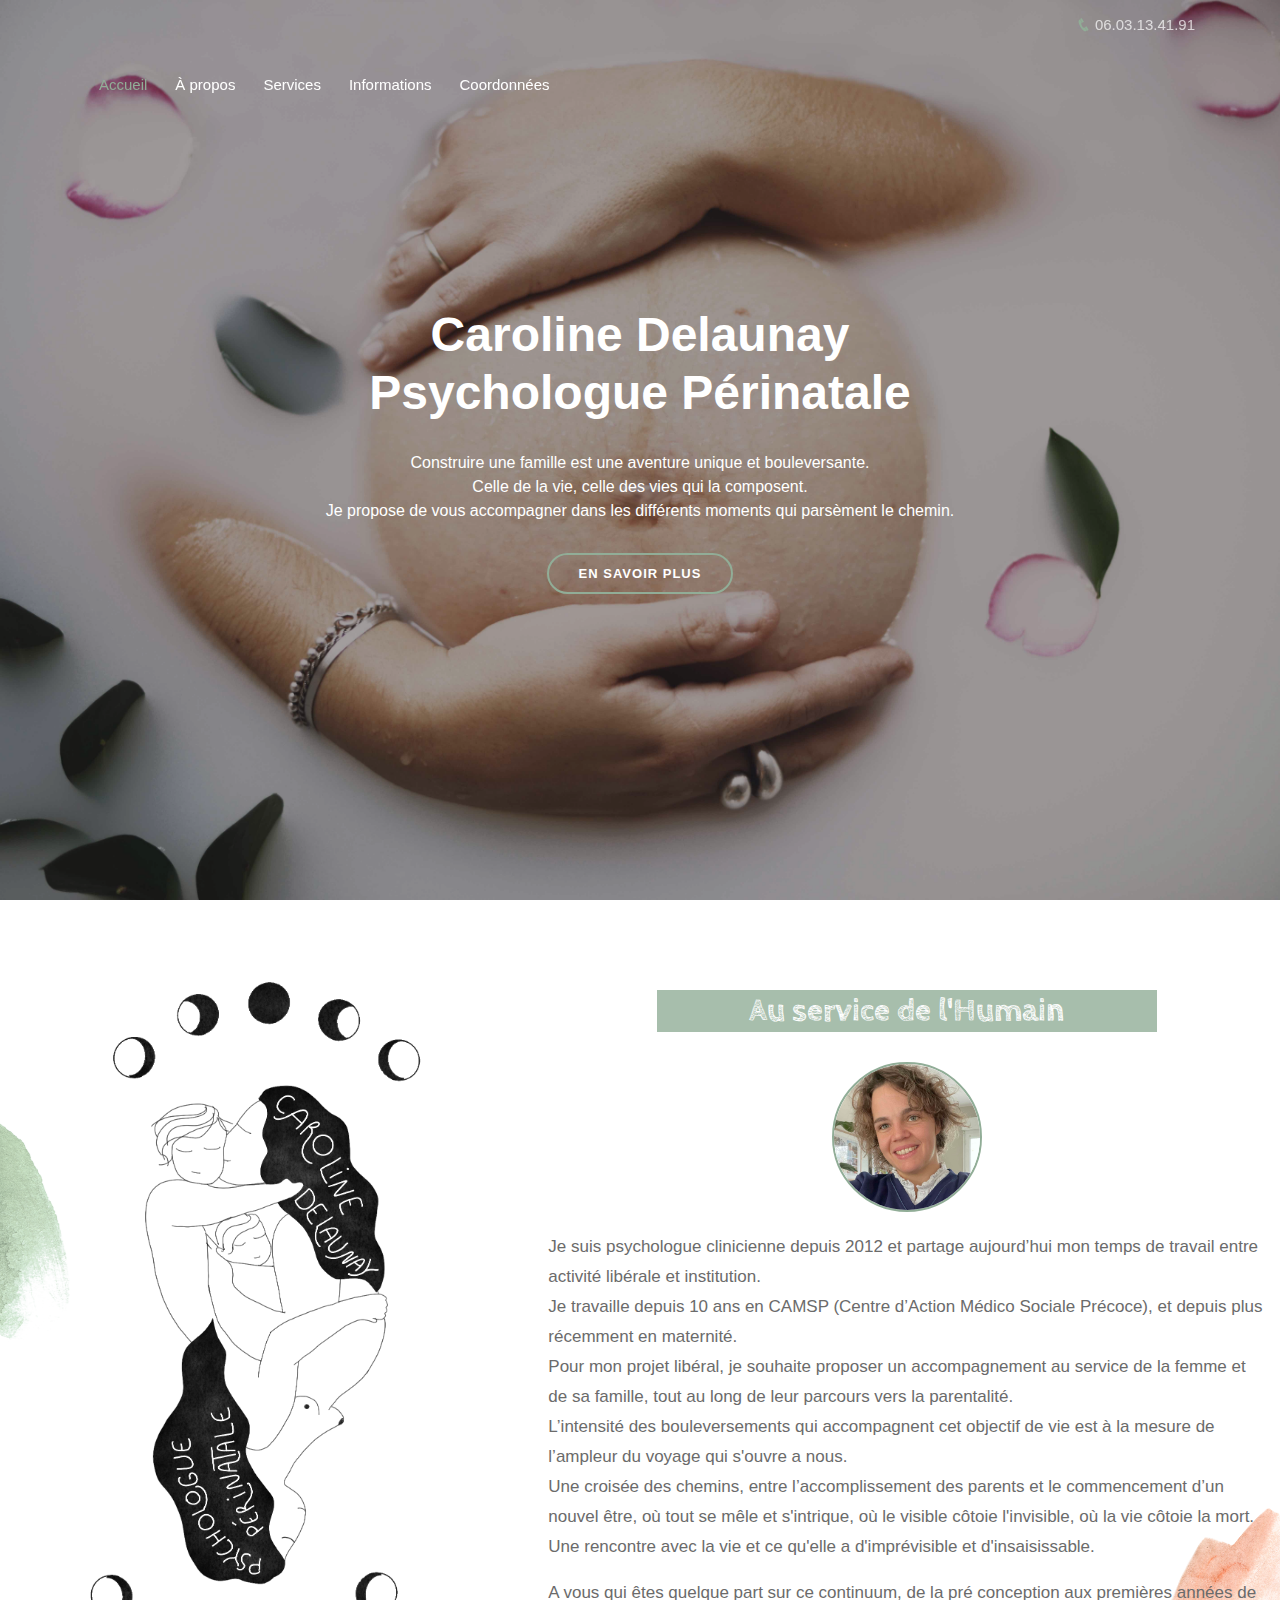
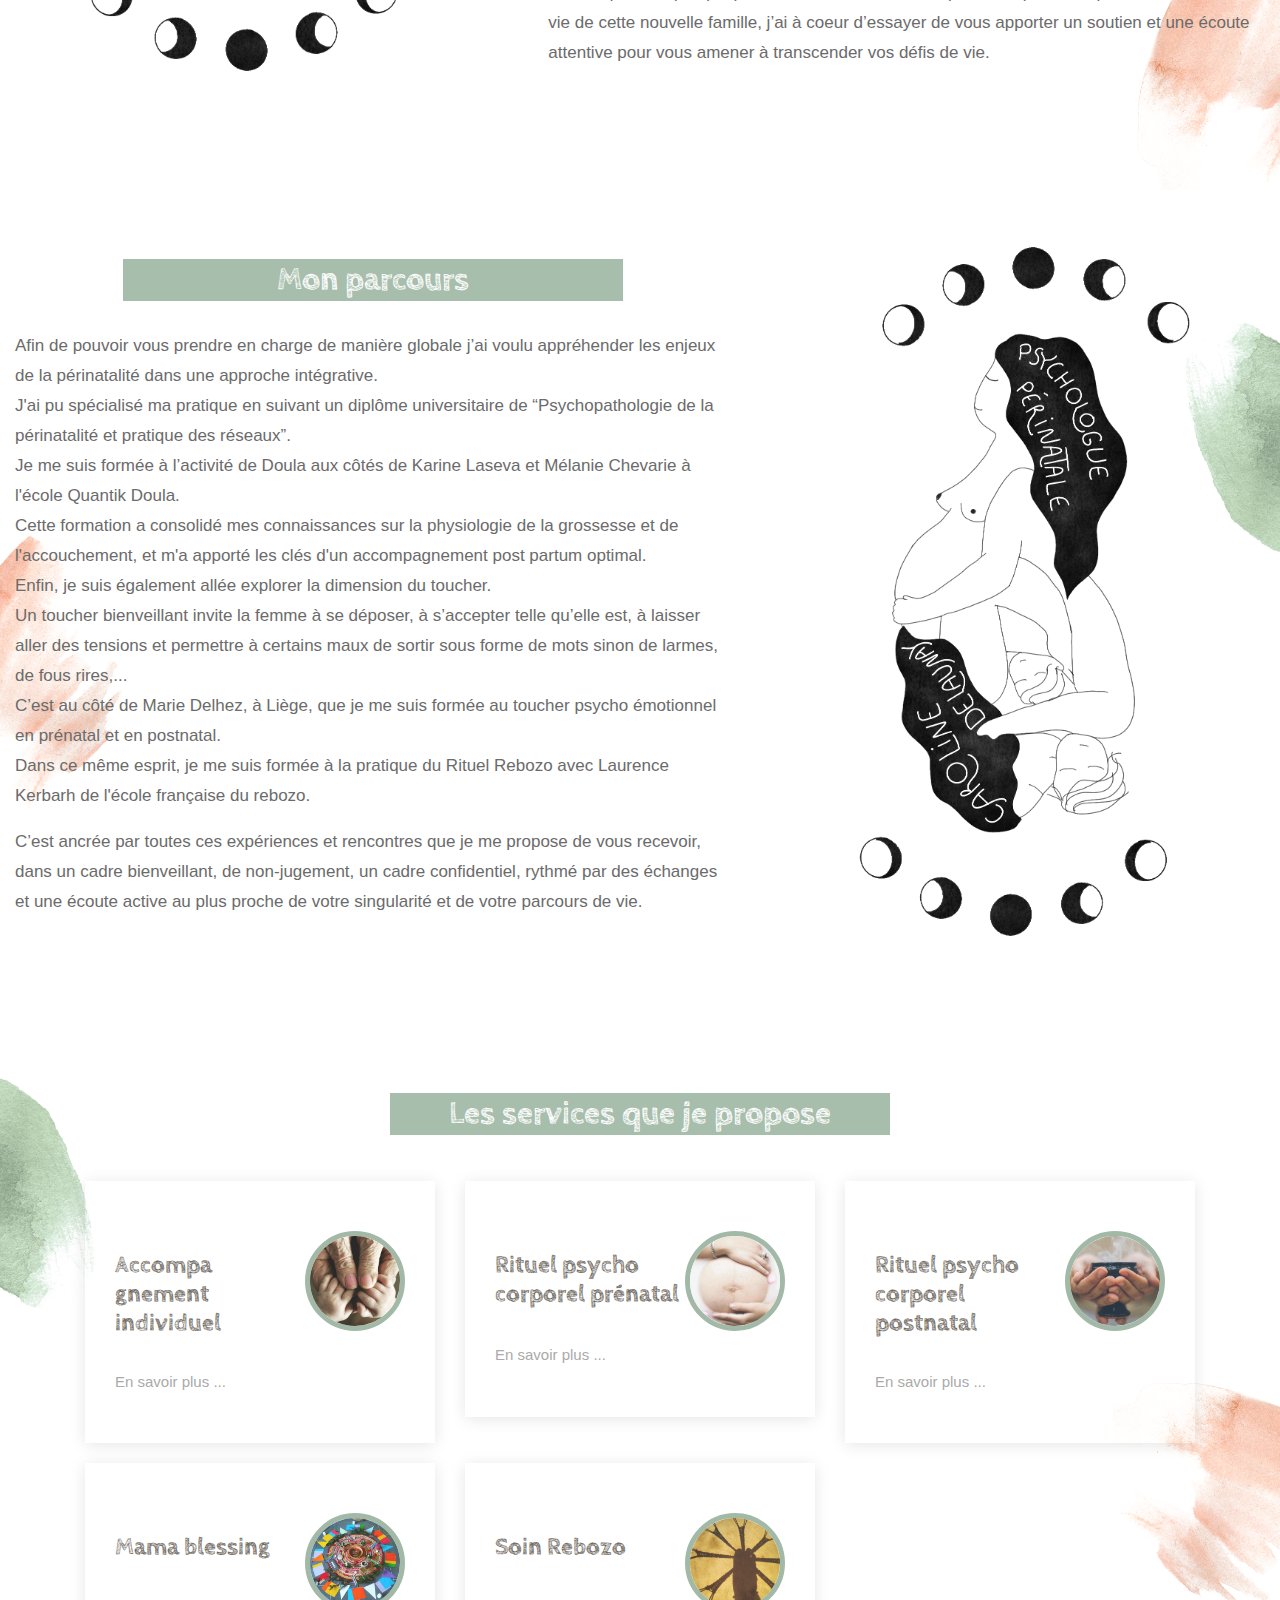
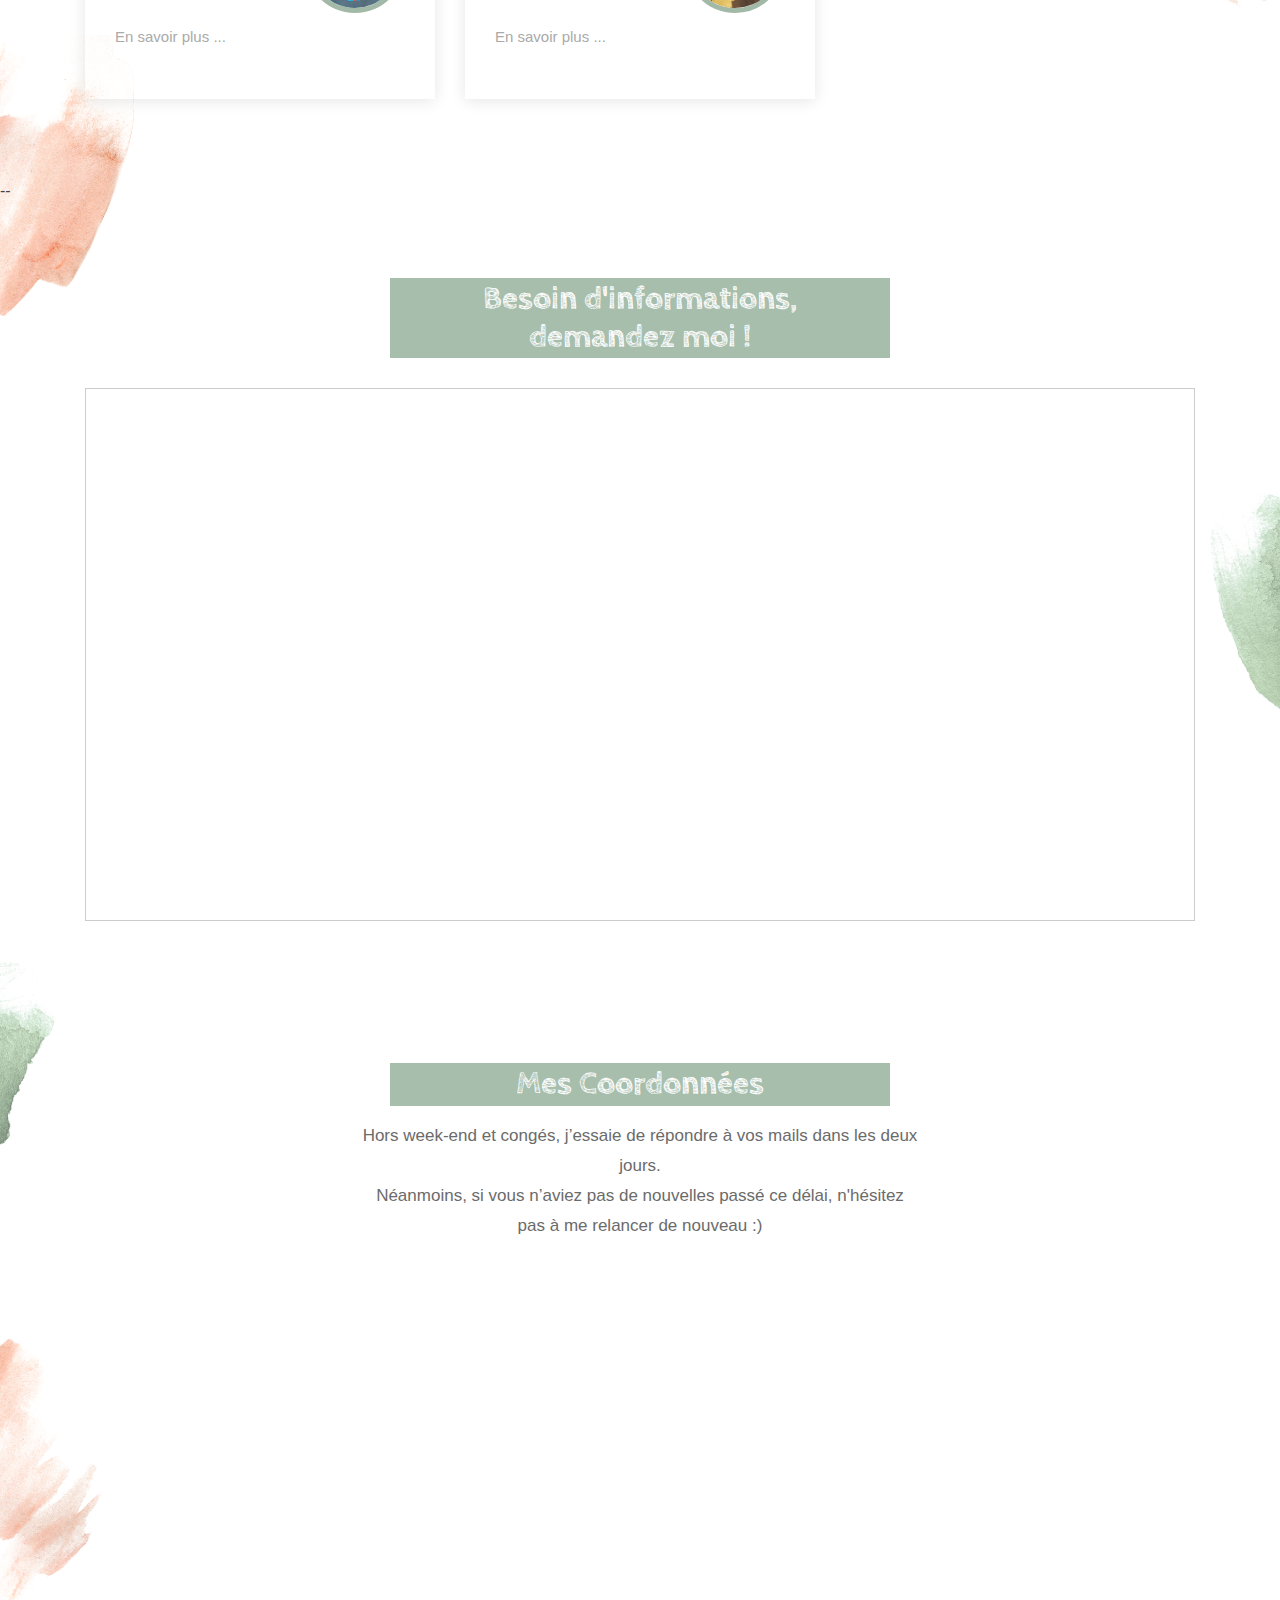
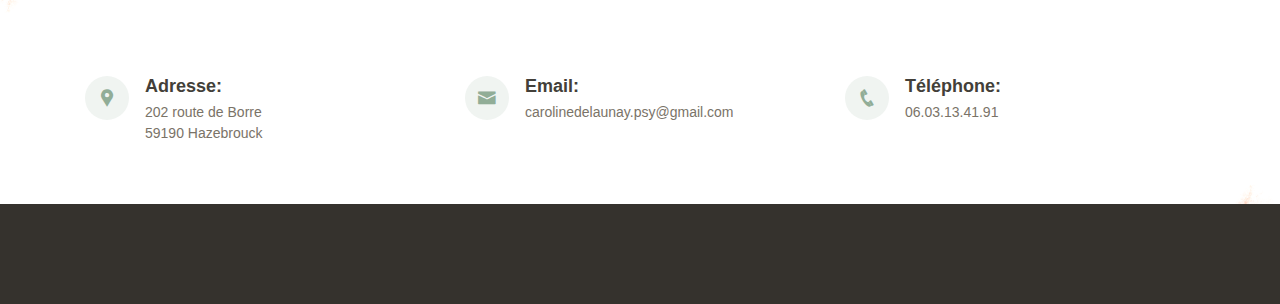
==== index.html @ 491a24ae "added alt description for images" ====
<!DOCTYPE html>
<html lang="en">

<head>
  <meta charset="utf-8">
  <meta content="width=device-width, initial-scale=1.0" name="viewport">

  <title>Caroline Delaunay</title>
  <meta content="Psychologue spécialisée en périnatalité. Désir d'enfant, deuil périnatal, baby blues, inquiétudes envahissantes autour de la grossesse, accouchement ou post partum, vécu d'accouchement douloureux sont tant de raisons qui peuvent nous amener à nous rencontrer." name="description">
  <meta content="psychologue spécialisée en périnatalité. Désir d'enfant, deuil périnatal, baby blues, inquiétudes envahissantes concernant la grossesse, l'accouchement ou le post partum, vécu d'accouchement douloureux" name="keywords">

  <!-- Favicons -->
  <link href="assets/img/Logo-Caro-2.png" rel="icon">
  <link href="assets/img/Logo-Caro-2.png" rel="apple-touch-icon">

  <!-- Google Fonts -->
  <link href="https://fonts.googleapis.com/css?family=Poppins:300,300i,400,400i,600,600i,700,700i|Satisfy|Comic+Neue:300,300i,400,400i,700,700i" rel="stylesheet">
  <link rel="preconnect" href="https://fonts.googleapis.com">
  <link rel="preconnect" href="https://fonts.gstatic.com" crossorigin>
  <link href="https://fonts.googleapis.com/css2?family=Cabin+Sketch&family=Cookie&family=Homemade+Apple&family=Indie+Flower&family=Neucha" rel="stylesheet">
  <link rel="preconnect" href="https://fonts.googleapis.com">
<link rel="preconnect" href="https://fonts.gstatic.com" crossorigin>
<link href="https://fonts.googleapis.com/css2?family=Fredericka+the+Great" rel="stylesheet">
<link href="https://fonts.googleapis.com/css2?family=Caveat+Brush&family=Reenie+Beanie&display=swap" rel="stylesheet">
  <!-- Vendor CSS Files -->
  <link href="assets/vendor/bootstrap/css/bootstrap.min.css" rel="stylesheet">
  <link href="assets/vendor/icofont/icofont.min.css" rel="stylesheet">
  <link href="assets/vendor/boxicons/css/boxicons.min.css" rel="stylesheet">
  <link href="assets/vendor/animate.css/animate.min.css" rel="stylesheet">
  <link href="assets/vendor/venobox/venobox.css" rel="stylesheet">
  <link href="assets/vendor/owl.carousel/assets/owl.carousel.min.css" rel="stylesheet">

  <!-- Template Main CSS File -->
  <link href="assets/css/style2.css" rel="stylesheet">

  <!-- =======================================================
  * Template Name: Delicious - v2.2.1
  * Template URL: https://bootstrapmade.com/delicious-free-restaurant-bootstrap-theme/
  * Author: BootstrapMade.com
  * License: https://bootstrapmade.com/license/
  ======================================================== -->
</head>

<body>

  <!-- ======= Top Bar ======= -->
  <section id="topbar" class="d-none d-lg-flex align-items-center fixed-top topbar-transparent">
    <div class="container text-right">
    <!--   <a href="#" class="facebook"><i class="bx bxl-facebook"></i></a>
      <a href="#" class="instagram"><i class="bx bxl-instagram"></i></a>  -->
      <a href="tel:0603134191"><i class="icofont-phone"></i></a> 06.03.13.41.91

    </div>
  </section>

  <!-- ======= Header ======= -->
  <header id="header" class="fixed-top d-flex align-items-center header-transparent">
    <div class="container d-flex align-items-center">

    <!--  <div class="logo mr-auto">
        <a href="index.html"><img src="" alt="" class="img-fluid"> Caroline Delaunay</a>
      </div> -->

      <nav class="nav-menu d-none d-lg-block">
        <ul>
          <li class="active"><a href="index.html">Accueil</a></li>
          <li><a href="#about">À propos</a></li>
          <li><a href="#services">Services</a></li>
  <!--         <li><a href="#specials">Specials</a></li>
          <li><a href="#events">Events</a></li>
          <li><a href="#chefs">Chefs</a></li> -->
          <li><a href="#contact-me">Informations</a></li>
          <li><a href="#contact">Coordonnées</a></li>

  <!--           <li class="book-a-table text-center"><a href="#book-a-table">Book a table</a></li> -->
        </ul>
      </nav><!-- .nav-menu -->

    </div>
  </header><!-- End Header -->

  <!-- ======= Hero Section ======= -->
  <section id="hero">





    <div class="hero-container">
    <!-- =======  <div id="heroCarousel" class="carousel slide carousel-fade" data-ride="carousel">

    <div class="carousel-item active " style="background-image: linear-gradient(
to bottom, transparent, #FFFFFF
),url(assets/img/caro-front-main.jpg);"> -->

            <div class="carousel-item active " style="background-image: url(assets/img/DSC_7070-reduced.jpg);">
              <div class="carousel-container">
                <div class="col">


<div class="content">
                <div class="row justify-content-center animate__animated animate__fadeIn" style="text-align: center;">
                  <h1> Caroline Delaunay<br>Psychologue Périnatale</h1>


                    <p class="animate__animated animate__fadeInUp">Construire une famille est une aventure unique et bouleversante.</br>
        Celle de la vie, celle des vies qui la composent.</br>
        Je propose de vous accompagner dans les différents moments qui parsèment le chemin. </p>
                  </div>
                </div>







                <div class="row justify-content-center">
              <div>
                <a href="#about" class="btn-menu animate__animated animate__fadeInUp scrollto">En savoir plus</a>
              </div>
            </div>
         </div>
         </div>
         </div>
             </div>
  </section><!-- End Hero -->

  <main id="main"  style="background-image: url(assets/img/sitecarobackground.png);background-size: 100%;">

    <!-- ======= About Section ======= -->
    <section id="about" class="about">

      <div class="container-fluid" >

        <div class="row">

          <!-- <div class="col-lg-5 align-items-stretch video-box" style='background-image: url("assets/img/about.jpg");'> -->
          <div class="col-lg-7  d-flex flex-column justify-content-start align-items-stretch my-auto">

            <div class="text-content justify-content-center">
                <div class="section-title">
                <h2> <div class="framed" >Au service de l'<span>Humain</span></div> </h2>
              </div>

              <div class="text-content animate__animated animate__fadeIn">
              <div style="text-align: center; padding-bottom: 20px;">
              <img src="assets/img/about-picture-reduced.jpg" alt="" class="img-fluid rounded-circle" style="max-height:150px;  border: 2px solid #91ad97;">
            </div>
              <p >


          Je suis psychologue clinicienne depuis 2012 et partage aujourd’hui mon temps de travail entre activité libérale et institution. <br>
          Je travaille depuis 10 ans en CAMSP (Centre d’Action Médico Sociale Précoce), et depuis plus récemment en maternité.<br>
          Pour mon projet libéral, je souhaite proposer un accompagnement au service de la femme et de sa famille,
tout au long de leur parcours vers la parentalité. <br>
L’intensité des bouleversements qui accompagnent cet objectif de vie est à la mesure de l’ampleur du voyage qui s'ouvre a nous. <br>
Une croisée des chemins, entre l’accomplissement des parents et le commencement d’un nouvel être, où tout se mêle et s'intrique, où le visible côtoie l'invisible, où la vie côtoie la mort. <br>
Une rencontre avec la vie et ce qu'elle a d'imprévisible et d'insaisissable. <br>
</p>
<p>
A vous  qui êtes quelque part sur ce continuum, de la pré conception aux premières années de vie de cette nouvelle famille, j’ai à coeur d’essayer de vous apporter un soutien et une écoute attentive pour vous amener à transcender vos défis de vie. <br>


</p>
            </div>
</div>
          </div>


          <div class="col-lg-5 order-lg-first  my-auto" >
              <img src="assets/img/Logo-Caro" alt="" class="img-fluid caro">
          </div>




        </div>
      </div>
    </section><!-- End About Section -->



    <!-- ======= Services Section ======= -->
    <section id="about" class="about" >

      <div class="container-fluid" >

        <div class="row">
          <!-- <div class="col-lg-5 align-items-stretch video-box" style='background-image: url("assets/img/about.jpg");'> -->



          <div class="col-lg-7 d-flex flex-column justify-content-start align-items-stretch my-auto">

            <div class="text-content">
                <div class="section-title">
                <h2><span class="framed" >Mon <span> parcours</span> </h2>
                </div>
                <div class="text-content">
                <p >

                  Afin de pouvoir vous prendre en charge de manière globale j’ai voulu appréhender les enjeux de la périnatalité dans une approche intégrative. <br>
                  J'ai pu spécialisé ma pratique en suivant un diplôme universitaire de “Psychopathologie de la périnatalité et pratique des réseaux”. <br>
                  Je me suis formée à l’activité de Doula aux côtés de Karine Laseva et Mélanie Chevarie à l'école Quantik Doula.  <br>
                  Cette formation a consolidé mes connaissances sur la physiologie de la grossesse et de l'accouchement, et m'a apporté les clés d'un accompagnement post partum optimal. <br>
                  Enfin, je suis également allée explorer la dimension du toucher. <br>
                  Un toucher bienveillant invite la femme à se déposer, à s’accepter telle qu’elle est, à laisser aller des tensions et permettre à certains maux de sortir sous forme de mots sinon de larmes, de fous rires,... <br>
                  C’est au côté de Marie Delhez, à Liège, que je me suis formée au toucher psycho émotionnel en prénatal et en postnatal. <br>
                  Dans ce même esprit, je me suis formée à la pratique du Rituel Rebozo avec Laurence Kerbarh de l'école française du rebozo. <br>
                    </p>

                  <p >
                  C’est ancrée par toutes ces expériences et rencontres que je me propose de vous recevoir, dans un cadre bienveillant, de non-jugement, un cadre confidentiel, rythmé par des échanges et une écoute active au plus proche de votre singularité et de votre parcours de vie.
                  </p>


</div>
            </div>

          </div>

          <div class="col-lg-5 my-auto" >
              <img src="assets/img/Logo-Caro-Horizontal.png" alt="" class="img-fluid caro" >
          </div>

        </div>
      </div>
    </section><!-- End About Section -->

    <!-- ======= Whu Us Section ======= -->
     <section id="services" class="why-us">
      <div class="container">

        <div class="section-title">
          <h2><span class="framed" >Les <span>services</span> que je propose</span></h2>
        </div>
        <div class="text-content">
        <p>
        </p></div>
        <div class="row">
          <div class="col-lg-4">
            <div class="box" data-toggle="modal" data-target="#individuel">
                <div  lang="de" class="d-flex justify-content-between" style:"word-break: break-word; -webkit-hyphens: auto;
  -moz-hyphens: auto;
  -ms-hyphens: auto;
  hyphens: auto;" >
                  <h4 >Accompa<wbr>gnement individuel</h4>
              <img src="assets/img/crop-seance-individuelle-color-reduced.jpg" alt="Accompagnement individuel" class="img-fluid rounded-circle" style="filter: opacity(85%);-webkit-filter: opacity(85%);max-height:100px;  border: 5px solid #91ad97;">

            </div>
            <p style="padding-top:13px">En savoir plus ... </p>
            </div>
          </div>


          <div class="col-lg-4">
            <div class="box" data-toggle="modal" data-target="#prenatal">
                <div class="d-flex justify-content-between" >
                  <h4>Rituel psycho corporel prénatal</h4>
            <img src="assets/img/crop-soin-prenatal-reduced.jpg" alt="Rituel psycho corporel prénatal" class="img-fluid rounded-circle" style="filter: opacity(85%);-webkit-filter: opacity(85%);max-height:100px;  border: 5px solid #91ad97;">

             </div>
          <p style="padding-top:13px">En savoir plus ... </p>
          </div>
          </div>

          <div class="col-lg-4">
           <div class="box" data-toggle="modal" data-target="#postnatal">
               <div class="d-flex justify-content-between" >
               <h4>Rituel psycho corporel postnatal</h4>
             <img src="assets/img/crop-soin-postnatal-reduced.jpg" alt="Rituel psycho corporel postnatal" class="img-fluid rounded-circle" style="filter: opacity(85%);-webkit-filter: opacity(85%);max-height:100px;  border: 5px solid #91ad97;">

            </div>
         <p style="padding-top:13px">En savoir plus ... </p>
       </div>
         </div>

         <div class="col-lg-4">
           <div class="box" data-toggle="modal" data-target="#mama">
               <div class="d-flex justify-content-between" >
               <h4>Mama blessing</h4>
             <img src="assets/img/crop-mama-blessing-reduced.jpg" alt="Mama blessing" class="img-fluid rounded-circle" style="filter: opacity(85%);-webkit-filter: opacity(85%);max-height:100px;  border: 5px solid #91ad97;">

           </div>
         <p style="padding-top:13px">En savoir plus ... </p>
           </div>
         </div>

          <div class="col-lg-4">
            <div class="box" data-toggle="modal" data-target="#rebozo">
              <div class="d-flex justify-content-between" >
                <h4>Soin Rebozo</h4>
              <img src="assets/img/crop-soin-rebozo-reduced.jpg" alt="Soin Rebozo" class="img-fluid rounded-circle" style="filter: opacity(85%);-webkit-filter: opacity(85%);max-height:100px;  border: 5px solid #91ad97;">

           </div>
          <p style="padding-top:13px">En savoir plus ... </p>
        </div>
          </div>





          <!--  <div class="col-lg-4">
            <div class="box" data-toggle="modal" data-target="#bercements">
                <div class="d-flex justify-content-between" >
              <h4>Rituel postnatal: bercements et resserrages</h4>
              <img src="assets/img/crop-resserage-black-and-white.jpg" alt="" class="img-fluid rounded-circle" style="max-height:100px;  border: 5px solid #91ad97;">

           </div>
            <p style="padding-top:13px">En savoir plus ... </p>
          </div>
          </div> -->







</div>

<div class="modal fade" id="individuel" style="z-index: 999999" tabindex="-1" role="dialog" aria-labelledby="exampleModalLabel" aria-hidden="true">
  <div class="modal-dialog modal-xl" role="document">
    <div class="modal-content" >
      <div class="modal-header border-0">
        <div class="col">
        <div class="row">
        <button type="button" class="close" data-dismiss="modal" aria-label="Close">
          <span aria-hidden="true">&times;</span>
        </button>
      </div>
            <div class="service-title row">
          <h1 class="modal-title animate__animated animate__fadeIn"><span>Accompagnement</span> individuel</h1>
          </div>
        </div>
      </div>
      <div class="modal-body animate__animated animate__fadeIn" style="background-image: url(assets/img/sitecarobackground.png);background-size: 100%;">

      <div class="text-content">
      <p>
        Devenir parents est un projet qui nous engage pour toute la vie.<br>
      Un parcours souvent rempli de joie mais aussi parfois semé d'embûches…<br>
Nous pouvons nous rencontrer à différents moments de votre parcours.<br>
</p>
<h4 class="title-framed">Une grossesse qui ne démarre pas</h4>
<p>
Il se peut que ce soit au moment où votre parentalité n’est encore qu’un projet, ou parce que justement vous rencontrez des difficultés dans la concrétisation de ce projet.<br>
</p>
<h4 class="title-framed">Deuil périnatal</h4>
<p>
Cela peut aussi arriver à la suite d’un deuil périnatal.<br>
Que vous perdiez votre enfant en début de grossesse, en fin de grossesse ou peu de temps après la naissance, sachez qu’il n’y a pas de petits deuils, n'écoutez que vous et venez pousser ma porte si vous en ressentez le besoin.<br>
</p>
<h4 class="title-framed">Bouleversement psychique</h4>
<p>
Parfois c’est durant la grossesse que beaucoup de choses se bousculent dans l’esprit.<br>
C’est un état connu pour venir amincir le voile entre le visible et l’invisible, le conscient et l’inconscient.<br>
Cela va immanquablement faire resurgir des éléments de l’histoire personnelle de la future maman.<br>
Bien que cela soit un processus tout à fait normal, il peut parfois être inquiétant ou difficile à vivre.<br>
Entamer une thérapie en cours de grossesse peut ainsi aider à être plus sereine.</p>
</p>
<h4 class="title-framed">Post partum</h4>
<p>
La grossesse peut aussi être un bon moment pour venir échanger autour du postpartum.<br>
C’est l’occasion de venir penser les choses de manière plus psychique que matérielle quant à l'arrivée de ce nouveau membre de la famille.<br>
</p>
<h4 class="title-framed">Vécu accouchement traumatique</h4>
<p>
La grossesse passée, il arrive que votre vécu de ce moment soit douloureux voire traumatique. <br>
Cela devient alors difficile de le dépasser, de penser à autre chose. <br>
Parfois même on peut en vouloir à son bébé tout en l’aimant tellement.<br>
</p>
<h4 class="title-framed">Parentalité</h4>
<p>
Enfin, sur un deuxième axe, dans le continuum de la grossesse et de la naissance, je peux vous accompagner autour de votre parentalité, quelque soit l’âge de votre/vos enfant.s.<br>
Toujours dans le respect et la bienveillance, je me tiens à vos côtés pour comprendre les mécanismes qui se rejouent. <br>
Pour panser les blessures qui se réactivent et donnent lieu à des réponses réflexes.<br>
Pour dénouer les nœuds de vos interrogations.<br>
Ensemble, avançons vers une parentalité créative, bienveillante, une parentalité en conscience.</p>
</p>
<h4 class="title-framed">Doula</h4>
<p>
Ma formation de Doula, m’amène à pouvoir proposer aux couples, aux mères qui le souhaitent, un accompagnement sur le plan émotionnel, informationnel et pratique.<br>
Alors n’hésitez pas si vous avez des demandes à ce sujet, je me ferais un plaisir d’en échanger avec vous.</p>



</div>
<br>
<hr>
      <!--   <div class="service-title"><h1><span>Tarifs</span></h1></div> -->
        <div class="text-content-plus">
      <h4 class="title-framed scoped">Tarifs</h4>
      <li>  <span class="highlighted">Cabinet:</span> 55 euros<br>
      <li> <span class="highlighted">Domicile:</span> peut être envisagé selon le contexte, dans le postnatal immédiat ou lors d’une grossesse alitée. A échanger ensemble<br>

      <!--   <ul>
      <li>  Formule de <span class="highlighted">3 séances à domicile:</span> 200 euros<br>
      <li>  Formule de <span class="highlighted">5 séances à domicile:</span> 300 euros<br>
        </ul>
        Les Formules vous permettent de bénéficier d’un prix réduit, c’est une excellente idée de cadeau de naissance que vous pouvez suggérer à votre entourage. -->

</div>

      </div>
      <div class="modal-footer border-0">
      <!--  <button type="button" class="btn btn-secondary mr-auto" style:"color: #a7beac;" data-dismiss="modal">Fermer</button>-->
        <button type="button" class="btn btn-secondary" style:"color: #a7beac;" data-dismiss="modal">Fermer</button>
      </div>
    </div>
  </div>
</div>



        <div class="modal fade" id="rebozo"  style="z-index: 999999" tabindex="-1" role="dialog" aria-labelledby="exampleModalLabel" aria-hidden="true">
          <div class="modal-dialog modal-xl" role="document">
            <div class="modal-content">
              <div class="modal-header border-0">
                <div class="col">
                <div class="row">
                  <button type="button" class="close" data-dismiss="modal" aria-label="Close">
                    <span aria-hidden="true">&times;</span>
                  </button>
                </div>
                <div class="service-title">
                <h1 class="modal-title animate__animated animate__fadeIn">Soin <span>rebozo</span></h1></div>

              </div>
              </div>

              <div class="service-container">
                <img src="assets/img/IMG-20220613-WA0019copy.jpg" class="service-img" />
              </div>

              <div class="modal-body animate__animated animate__fadeIn" style="background-image: url(assets/img/sitecarobackground.png);background-size: 100%;">
              <div class="text-content">
              <p>
<p>
Un soin avant tout féminin: donné par deux femmes pour une femme qui s’inspire des traditions Mexicaines.<br>
Je travaille avec des partenaires sage-femmes avec qui j'ai pu partagé le vécu de la formation. <br>
Notre connexion, notre amité, notre sensibilité nous permet d'être au diapason pour vous offrir ce soin.<br>
</p>
<p>
Ce soin qui s’adresse aux mères et futures mères, mais aussi à toutes celles qui traversent une étape, une épreuve ou un changement dans leur vie de femme.<br>
(premières menstruations, séparation douloureuse, changement professionnelle, ménopause,...)<br>
La chaleur et la lenteur de ce moment invite la femme à venir se reconnecter à son corps à l’aide d’un toucher bienveillant et respectueux.<br>
En amont, nous vous demanderons de réfléchir à l’intention que vous voulez mettre dans ce soin, l’état d’esprit avec lequel vous venez vivre ce soin.<br>
Le fait de penser cette intention, la mettre en mots, avec notre soutien au besoin, nous permet d’être au plus proche de l’état dans lequel vous vous trouvez et de vous accompagner de la manière la plus juste possible.<br>
</p>
<p>
Le rituel comporte 5 temps et a une durée totale d’environ 2h30
<ul>
<li> Un temps d’accueil avec le partage de votre intention </li>
<li> Un massage (à l’huile) à quatre mains, favorisant un relâchement profond</li>
<li> Un hammam pour libérer les toxines et se retrouver en tête à tête avec soi même</li>
<li> Un temps de sudation sous couvertures</li>
<li> Un resserrage du corps avec le rebozo en sept points clés du corps (tête, épaules, ventre, bassin, cuisses, genoux, pieds)</li>
</ul>

Durant tout le rituel, une tisane aux plantes vous sera proposée. Confectionnée par nos soins, elle est à base de cannelle, romarin, piment et miel. Elle participe à la montée en chaleur du corps.
</p>
N’hésitez plus, faites vous offrir ou offrez vous ce cadeau inestimable que constitue le soin rebozo. Venez ritualiser la fermeture de quelque chose d’ancien pour vous ouvrir à la suite.


</div>
<hr>
                <div class="text-content-plus">

              <h4 class="title-framed scoped">Tarifs</h4>
              <li> <span class="highlighted">300 euros</span>

            </div>
              </div>
              <div class="modal-footer border-0">
                <button type="button" class="btn btn-secondary" data-dismiss="modal">Fermer</button>
              </div>
            </div>
          </div>
        </div>

        <div class="modal hide fade" id="prenatal" style="z-index: 999999" tabindex="-1" role="dialog" aria-labelledby="exampleModalLabel" aria-hidden="true">
          <div class="modal-dialog modal-xl" role="document">
            <div class="modal-content">
              <div class="modal-header border-0">
                <div class="col">
                <div class="row">
                  <button type="button" class="close" data-dismiss="modal" aria-label="Close">
                    <span aria-hidden="true">&times;</span>
                  </button>
                </div>
                <div class="service-title">
                <h1 class="modal-title animate__animated animate__fadeIn">Rituels psycho corporels <span>prénatal</span></h1></div>
              </div>
              </div>
            <!--  <div class="service-container">
                <img src="assets/img/DSC_7065-reduced.jpg" class="service-img" />
              </div> -->
              <div class="modal-body animate__animated animate__fadeIn" style="background-image: url(assets/img/sitecarobackground.png);background-size: 100%;">

                <div class="text-content">


            <p>
              Allongée sur le côté, vous recevrez un massage à l’huile dans une position confortable presque régressive.<br>
La position sur le côté, quasi foetale, vous amène à vous sentir en sécurité, dans votre bulle.<br>
L’enchaînement consiste en des mouvements doux et enveloppants qui apportent une détente du corps ainsi qu’un sentiment puissant de beauté, de bien être.<br>
Ce soin peut aider la future maman à apprivoiser les modifications corporelles et psychologiques de la grossesse en lui assurant une atmosphère de douceur et d’écoute.<br>
Entre les mains bienveillantes et non jugeantes du masseur beaucoup de femmes se sentent alors comme elles sont vraiment, si belles.<br>


Offrez vous ce bain d'ocytocine, hormone de la tendresse, de l’amour et du bien-être, qui va venir faire bourgeonner votre utérus de capteurs d'ocytocine!<br>
Merveilleux préambule pour un utérus efficace lors des contractions.<br>
</p>
              De manière générale, ce soin, comme tous les autres, peut convenir à tout âge de la vie d’une femme. Avant, pendant ou bien après une grossesse.

              </div>
<hr>

              <div class="text-content-plus">

            <h4 class="title-framed scoped">Tarifs</h4>
            <li> <span class="highlighted">80 euros</span> (durée 1h30) <br>

            </div>
              </div>
              <div class="modal-footer border-0">
                <button type="button" class="btn btn-secondary" data-dismiss="modal">Fermer</button>
              </div>
            </div>
          </div>
        </div>


        <div class="modal fade" id="mama" style="z-index: 999999" tabindex="-1" role="dialog" aria-labelledby="exampleModalLabel" aria-hidden="true">
          <div class="modal-dialog modal-xl" role="document">
            <div class="modal-content">
              <div class="modal-header border-0" >
                <div class="col">
                <div class="row">
                  <button type="button" class="close" data-dismiss="modal" aria-label="Close">
                    <span aria-hidden="true">&times;</span>
                  </button>
                </div>
                <div class="service-title">
                <h1 class="modal-title animate__animated animate__fadeIn"><span>Mama</span> blessing</h1></div>

              </div>
            </div>
            <div class="service-container">
              <img src="assets/img/backgroud-mama-blessing.jpg" class="service-img" />
            </div>
            <div class="modal-body animate__animated animate__fadeIn" style="background-image: url(assets/img/sitecarobackground.png);background-size: 100%;">

        <div class="text-content">
              <p>
              Le Mama blessing, aussi appelé blessingway, est un rituel de célébration de la nouvelle mère.<br>
              C’est un rituel qui donne du sens à la grossesse et à l’acte de donner la vie. <br>
              Il a pour but de venir envelopper la future mère dans un nuage de douceur, d’amour et de bienveillance en amenant de la sacralité à cette merveilleuse aventure de vie. <br>
              Entourée de personnes chères à son coeur la femme enceinte va se laisser porter par la douce énergie du groupe. <br>
        </p>
        <p>
              Selon ses envies, les participantes pourront:
        <ul>
        <li> lui masser les pieds, la tête, le visage, les mains, le dos… </li>
        <li> lui coiffer les cheveux d'une manière particulière </li>
        <li> réaliser une couronne de fleurs </li>
        <li> la bercer, prendre soin d'elle, lui dire des mots doux </li>
        <li> lui dessiner sur le ventre </li>
        <li> lui fabriquer un collier d'accouchement </li>
        <li> chanter, danser, méditer, faire des voeux... </li>
        <li> mais aussi manger, boire du thé, partager des histoires… </li>
        </ul>
        Un moulage du ventre peut aussi être proposé, moyennant un forfait supplémentaire pour le matériel. <br>
        </p>

        <p>
        Ce rituel a généralement lieu entre le 7e et le 8e mois de grossesse.<br>
        Il peut être sollicité par une amie ou la famille de la future mère mais aussi et surtout par la mère elle-même.<br>
        Il est tout à fait judicieux que cette dernière soit impliquée dans la création de la liste d’invités, même si le contenu de la cérémonie peut rester “secret”.<br>
        Vous n’aurez qu’à me confier les numéros/adresse mail de vos invitées, je me charge de les inviter, les informer, les solliciter au besoin. <br>
        (Un maximum de 8 invitées semble pertinent pour que l’ambiance reste intimiste)<br>
        Comptez environ 4 heures de cérémonie (préparation et rangement inclus).<br>
        </p>

        <p>
        Au milieu des semaines qui défilent, de la gestion éventuellement des aînés, ce temps est une réelle invitation à ralentir et à lâcher prise.<br>
        Les activités proposées tournent autour du bien être, du partage, de la préparation du post-partum le tout dans une grande convivialité!<br>
        </p>

        <p>
        Faites vous offrir (ou partager le coût entre les participantes) cette magnifique célébration pour vous honorer dans votre passage de nouvelle mère.<br>
        Venez puiser votre puissance et votre force dans l’énergie des femmes qui vous entoureront ce jour-là.<br>
        Venez ressentir la puissante vibration d’amour qu’il y règne… <br>
        Et n’oubliez pas qu'un Mama blessing est aussi l’occasion de fédérer “le village” qui vous entourera durant votre post partum.<br>
        </p>

        </div>


              <hr>
                <div class="text-content-plus">

                <h4 class="title-framed scoped">Tarifs</h4>
                <li><span class="highlighted">Célébration</span> de votre Mama Blessing: 250 euros<br>
                <li><span class="highlighted">Moulage</span> du ventre au plâtre: 30 euros

              </div>
              </div>
              <div class="modal-footer border-0">
                <button type="button" class="btn btn-secondary" data-dismiss="modal">Fermer</button>
              </div>
            </div>
          </div>
        </div>




        <div class="modal fade" id="postnatal" style="z-index: 999999" tabindex="-1" role="dialog" aria-labelledby="exampleModalLabel" aria-hidden="true">
          <div class="modal-dialog modal-xl" role="document">
            <div class="modal-content">
              <div class="modal-header border-0">
                <div class="col">
                <div class="row">
                  <button type="button" class="close" data-dismiss="modal" aria-label="Close">
                    <span aria-hidden="true">&times;</span>
                  </button>
                </div>
                <div class="service-title">
                <h1 class="modal-title animate__animated animate__fadeIn">Rituels psycho corporels <span>postnatal</span></h1></div>
              </div>
              </div>
            <!--  <div class="service-container">
                <img src="assets/img/IMG_20220529_101036copy.jpg" class="service-img" />
              </div> -->
              <div class="modal-body animate__animated animate__fadeIn" style="background-image: url(assets/img/sitecarobackground.png);background-size: 100%;">

                <div class="text-content">

              <p>
                Les soins postnataux offrent un temps de calme, de sérénité, loin de ce nouveau rythme de vie, souvent épuisant. <br>
  C’est aussi une manière de se réapproprier ce nouveau corps qui a vu grandir un petit être en son sein et qui l’a mis au monde. <br>
  Ce soin permet donc de ralentir, de se recentrer sur soi à un moment où le temps défile. <br>
  </p>

    <p>
  Le premier soin que je propose s'effectue autour d'un massage. <br>
  Comme durant la période prénatale, allongée sur le côté, vous recevrez ce massage à l’huile dans une position confortable presque régressive. <br>
  Une position qui vous amène à vous sentir en sécurité dans un corps que vous ne reconnaissez peut-être pas encore, un corps que vous ne voulez pas exhiber. <br>
  Il est alors confortable d'être recroquevillée autour d'un coussin pour recevoir ce toucher. <br>
  L’enchaînement consiste en des mouvements doux et enveloppants qui apportent une détente du corps ainsi qu’un sentiment puissant de beauté, de bien être. <br>
            </p>

              </div>


                <hr>
              <div class="text-content-plus">


          <h4 class="title-framed scoped">Tarifs</h4>
            <li> <span class="highlighted">80 euros:</span> soin de 1h30  <br>

<li><span class="highlighted">110 euros:</span> soin de 2h (avec un resserrage du bassin avant le massage et un temps de débrifing, tirage d'oracles à l'issue du massage).

            </div>
<br>
<hr>
<br>
              <div class="text-content">

              <p>
                Le deuxième soin postnatal que je propose est un soin de resserrages et de bercements. <br>
                Allongée au sol, sur des matelas, laissez vous porter par les tissus, observez votre corps s'adapter aux serrages des tissus et ressentez la place qu'il reprend lorsqu'on lui offre de s'épanouir de nouveau. <br>
                En effet, le desserrage des tissus est tout autant une expérience que le serrage. <br>
                Ce soin peut se recevoir en legging tee shirt et permet une intimité totale pour vous qui en aurez peut être besoin.</p>

              </div>
              <hr>
              <div class="text-content-plus">

              <h4 class="title-framed scoped">Tarifs</h4>

            <li>  <span class="highlighted">80 euros:</span> soin de 1h30 <br>

            </div>


              </div>
              <div class="modal-footer border-0">
                <button type="button" class="btn btn-secondary" data-dismiss="modal">Fermer</button>
              </div>
            </div>
          </div>
        </div>


        <div class="modal fade" id="bercements" style="z-index: 999999" tabindex="-1" role="dialog" aria-labelledby="exampleModalLabel" aria-hidden="true">
          <div class="modal-dialog modal-xl" role="document">
            <div class="modal-content">
              <div class="modal-header border-0">
                <div class="service-title">
                <h1 class="modal-title">Bercements</h1></div>
                <button type="button" class="close" data-dismiss="modal" aria-label="Close">
                  <span aria-hidden="true">&times;</span>
                </button>
              </div>
              <div class="modal-body">

                Ce rituel psycho-corporel utilise de grands tissus et est inspiré de diverses techniques dont le soin rebozo et le bercement.
Par le biais des bercements mais aussi du resserrage, tout autant que du relâchement, je vous invite à vous laisser aller, à vous détendre et vous laisser porter et bercer.
Ce soin permet un recentrage sur soi-même, il amène à un lâcher prise et donc un état de détente profond.
Après ces 9 mois de grossesse et les premières semaines de maternité, il est essentiel de pouvoir prendre un temps pour soi et se reconnecter à soi même.


Notez que ce soin peut se pratiquer, au besoin, sur le corps habillé.
​
Ce soin, comme tous les autres, même s’il a été pensé pour la période du postnatal, peut convenir à tout âge de la vie d’une femme.

                <hr>



              <div class="modal-footer border-0">
                <button type="button" class="btn btn-secondary" data-dismiss="modal">Fermer</button>
              </div>
            </div>
          </div>
        </div>
      </div>








      </div>
    </section>
    <!-- End Whu Us Section --> --

    <!-- ======= Menu Section ======= -->

    <!-- ======= Specials Section ======= -->


    <!-- End Specials Section -->

    <!-- ======= Events Section ======= -->
<!--     <section id="events" class="events">
      <div class="container">

        <div class="section-title">
          <h2>Organize Your <span>Events</span> in our Restaurant</h2>
        </div>

        <div class="owl-carousel events-carousel">

          <div class="row event-item">
            <div class="col-lg-6">
              <img src="assets/img/event-birthday.jpg" class="img-fluid" alt="">
            </div>
            <div class="col-lg-6 pt-4 pt-lg-0 content">
              <h3>Birthday Parties</h3>
              <div class="price">
                <p><span>$189</span></p>
              </div>
              <p class="font-italic">
                Lorem ipsum dolor sit amet, consectetur adipiscing elit, sed do eiusmod tempor incididunt ut labore et dolore
                magna aliqua.
              </p>
              <ul>
                <li><i class="icofont-check-circled"></i> Ullamco laboris nisi ut aliquip ex ea commodo consequat.</li>
                <li><i class="icofont-check-circled"></i> Duis aute irure dolor in reprehenderit in voluptate velit.</li>
                <li><i class="icofont-check-circled"></i> Ullamco laboris nisi ut aliquip ex ea commodo consequat.</li>
              </ul>
              <p>
                Ullamco laboris nisi ut aliquip ex ea commodo consequat. Duis aute irure dolor in reprehenderit in voluptate
                velit esse cillum dolore eu fugiat nulla pariatur
              </p>
            </div>
          </div>

          <div class="row event-item">
            <div class="col-lg-6">
              <img src="assets/img/event-private.jpg" class="img-fluid" alt="">
            </div>
            <div class="col-lg-6 pt-4 pt-lg-0 content">
              <h3>Private Parties</h3>
              <div class="price">
                <p><span>$290</span></p>
              </div>
              <p class="font-italic">
                Lorem ipsum dolor sit amet, consectetur adipiscing elit, sed do eiusmod tempor incididunt ut labore et dolore
                magna aliqua.
              </p>
              <ul>
                <li><i class="icofont-check-circled"></i> Ullamco laboris nisi ut aliquip ex ea commodo consequat.</li>
                <li><i class="icofont-check-circled"></i> Duis aute irure dolor in reprehenderit in voluptate velit.</li>
                <li><i class="icofont-check-circled"></i> Ullamco laboris nisi ut aliquip ex ea commodo consequat.</li>
              </ul>
              <p>
                Ullamco laboris nisi ut aliquip ex ea commodo consequat. Duis aute irure dolor in reprehenderit in voluptate
                velit esse cillum dolore eu fugiat nulla pariatur
              </p>
            </div>
          </div>

          <div class="row event-item">
            <div class="col-lg-6">
              <img src="assets/img/event-custom.jpg" class="img-fluid" alt="">
            </div>
            <div class="col-lg-6 pt-4 pt-lg-0 content">
              <h3>Custom Parties</h3>
              <div class="price">
                <p><span>$99</span></p>
              </div>
              <p class="font-italic">
                Lorem ipsum dolor sit amet, consectetur adipiscing elit, sed do eiusmod tempor incididunt ut labore et dolore
                magna aliqua.
              </p>
              <ul>
                <li><i class="icofont-check-circled"></i> Ullamco laboris nisi ut aliquip ex ea commodo consequat.</li>
                <li><i class="icofont-check-circled"></i> Duis aute irure dolor in reprehenderit in voluptate velit.</li>
                <li><i class="icofont-check-circled"></i> Ullamco laboris nisi ut aliquip ex ea commodo consequat.</li>
              </ul>
              <p>
                Ullamco laboris nisi ut aliquip ex ea commodo consequat. Duis aute irure dolor in reprehenderit in voluptate
                velit esse cillum dolore eu fugiat nulla pariatur
              </p>
            </div>
          </div>

        </div>

      </div>
    </section> --><!-- End Events Section -->

    <!-- ======= Book A Table Section ======= -->
    <section id="contact-me" class="book-a-table">
      <div class="container">

      <div class="section-title">
        <h2><span class="framed" >Besoin d'<span>informations</span>, demandez moi !</span></h2>

      </div>
<iframe class="airtable-embed" src="https://airtable.com/embed/shrHRFSCR2mjjUwty?backgroundColor=orange" frameborder="0" onmousewheel="" width="100%" height="533" style="background: transparent; border: 1px solid #ccc;"></iframe>


<!--        <form action="forms/book-a-table.php" method="post" role="form" class="php-email-form">
          <div class="form-row">
            <div class="col-lg-4 col-md-6 form-group">
              <input type="text" name="name" class="form-control" id="name" placeholder="Your Name" data-rule="minlen:4" data-msg="Please enter at least 4 chars">
              <div class="validate"></div>
            </div>
            <div class="col-lg-4 col-md-6 form-group">
              <input type="email" class="form-control" name="email" id="email" placeholder="Your Email" data-rule="email" data-msg="Please enter a valid email">
              <div class="validate"></div>
            </div>
            <div class="col-lg-4 col-md-6 form-group">
              <input type="text" class="form-control" name="phone" id="phone" placeholder="Your Phone" data-rule="minlen:4" data-msg="Please enter at least 4 chars">
              <div class="validate"></div>
            </div>
            <div class="col-lg-4 col-md-6 form-group">
              <input type="text" name="date" class="form-control" id="date" placeholder="Date" data-rule="minlen:4" data-msg="Please enter at least 4 chars">
              <div class="validate"></div>
            </div>
            <div class="col-lg-4 col-md-6 form-group">
              <input type="text" class="form-control" name="time" id="time" placeholder="Time" data-rule="minlen:4" data-msg="Please enter at least 4 chars">
              <div class="validate"></div>
            </div>
            <div class="col-lg-4 col-md-6 form-group">
              <input type="number" class="form-control" name="people" id="people" placeholder="# of people" data-rule="minlen:1" data-msg="Please enter at least 1 chars">
              <div class="validate"></div>
            </div>
          </div>
          <div class="form-group">
            <textarea class="form-control" name="message" rows="5" placeholder="Message"></textarea>
            <div class="validate"></div>
          </div>
          <div class="mb-3">
            <div class="loading">Loading</div>
            <div class="error-message"></div>
            <div class="sent-message">Your booking request was sent. We will call back or send an Email to confirm your reservation. Thank you!</div>
          </div>
          <div class="text-center"><button type="submit">Send Message</button></div>
        </form> -->

      </div>
    </section><!-- End Book A Table Section -->

    <!-- ======= Gallery Section ======= -->


    <!-- ======= Chefs Section ======= -->
  <!--   <section id="chefs" class="chefs">
      <div class="container">

        <div class="section-title">
          <h2>Our Proffesional <span>Chefs</span></h2>
          <p>Ut possimus qui ut temporibus culpa velit eveniet modi omnis est adipisci expedita at voluptas atque vitae autem.</p>
        </div>

        <div class="row">

          <div class="col-lg-4 col-md-6">
            <div class="member">
              <div class="pic"><img src="assets/img/chefs/chefs-1.jpg" class="img-fluid" alt=""></div>
              <div class="member-info">
                <h4>Walter White</h4>
                <span>Master Chef</span>
                <div class="social">
                  <a href=""><i class="icofont-twitter"></i></a>
                  <a href=""><i class="icofont-facebook"></i></a>
                  <a href=""><i class="icofont-instagram"></i></a>
                  <a href=""><i class="icofont-linkedin"></i></a>
                </div>
              </div>
            </div>
          </div>

          <div class="col-lg-4 col-md-6">
            <div class="member">
              <div class="pic"><img src="assets/img/chefs/chefs-2.jpg" class="img-fluid" alt=""></div>
              <div class="member-info">
                <h4>Sarah Jhonson</h4>
                <span>Patissier</span>
                <div class="social">
                  <a href=""><i class="icofont-twitter"></i></a>
                  <a href=""><i class="icofont-facebook"></i></a>
                  <a href=""><i class="icofont-instagram"></i></a>
                  <a href=""><i class="icofont-linkedin"></i></a>
                </div>
              </div>
            </div>
          </div>

          <div class="col-lg-4 col-md-6">
            <div class="member">
              <div class="pic"><img src="assets/img/chefs/chefs-3.jpg" class="img-fluid" alt=""></div>
              <div class="member-info">
                <h4>William Anderson</h4>
                <span>Cook</span>
                <div class="social">
                  <a href=""><i class="icofont-twitter"></i></a>
                  <a href=""><i class="icofont-facebook"></i></a>
                  <a href=""><i class="icofont-instagram"></i></a>
                  <a href=""><i class="icofont-linkedin"></i></a>
                </div>
              </div>
            </div>
          </div>

        </div>

      </div>
    </section> --> <!-- End Chefs Section -->

    <!-- ======= Testimonials Section ======= -->
<!--     <section id="testimonials" class="testimonials">
      <div class="container">

        <div class="owl-carousel testimonials-carousel">

          <div class="testimonial-item">
            <img src="assets/img/testimonials/testimonials-1.jpg" class="testimonial-img" alt="">
            <h3>Saul Goodman</h3>
            <h4>Ceo &amp; Founder</h4>
            <div class="stars">
              <i class="icofont-star"></i>
              <i class="icofont-star"></i>
              <i class="icofont-star"></i>
              <i class="icofont-star"></i>
              <i class="icofont-star"></i>
            </div>
            <p>
              <i class="bx bxs-quote-alt-left quote-icon-left"></i>
              Proin iaculis purus consequat sem cure digni ssim donec porttitora entum suscipit rhoncus. Accusantium quam, ultricies eget id, aliquam eget nibh et. Maecen aliquam, risus at semper.
              <i class="bx bxs-quote-alt-right quote-icon-right"></i>
            </p>
          </div>

          <div class="testimonial-item">
            <img src="assets/img/testimonials/testimonials-2.jpg" class="testimonial-img" alt="">
            <h3>Sara Wilsson</h3>
            <h4>Designer</h4>
            <div class="stars">
              <i class="icofont-star"></i>
              <i class="icofont-star"></i>
              <i class="icofont-star"></i>
              <i class="icofont-star"></i>
              <i class="icofont-star"></i>
            </div>
            <p>
              <i class="bx bxs-quote-alt-left quote-icon-left"></i>
              Export tempor illum tamen malis malis eram quae irure esse labore quem cillum quid cillum eram malis quorum velit fore eram velit sunt aliqua noster fugiat irure amet legam anim culpa.
              <i class="bx bxs-quote-alt-right quote-icon-right"></i>
            </p>
          </div>

          <div class="testimonial-item">
            <img src="assets/img/testimonials/testimonials-3.jpg" class="testimonial-img" alt="">
            <h3>Jena Karlis</h3>
            <h4>Store Owner</h4>
            <div class="stars">
              <i class="icofont-star"></i>
              <i class="icofont-star"></i>
              <i class="icofont-star"></i>
              <i class="icofont-star"></i>
              <i class="icofont-star"></i>
            </div>
            <p>
              <i class="bx bxs-quote-alt-left quote-icon-left"></i>
              Enim nisi quem export duis labore cillum quae magna enim sint quorum nulla quem veniam duis minim tempor labore quem eram duis noster aute amet eram fore quis sint minim.
              <i class="bx bxs-quote-alt-right quote-icon-right"></i>
            </p>
          </div>

          <div class="testimonial-item">
            <img src="assets/img/testimonials/testimonials-4.jpg" class="testimonial-img" alt="">
            <h3>Matt Brandon</h3>
            <h4>Freelancer</h4>
            <div class="stars">
              <i class="icofont-star"></i>
              <i class="icofont-star"></i>
              <i class="icofont-star"></i>
              <i class="icofont-star"></i>
              <i class="icofont-star"></i>
            </div>
            <p>
              <i class="bx bxs-quote-alt-left quote-icon-left"></i>
              Fugiat enim eram quae cillum dolore dolor amet nulla culpa multos export minim fugiat minim velit minim dolor enim duis veniam ipsum anim magna sunt elit fore quem dolore labore illum veniam.
              <i class="bx bxs-quote-alt-right quote-icon-right"></i>
            </p>
          </div>

          <div class="testimonial-item">
            <img src="assets/img/testimonials/testimonials-5.jpg" class="testimonial-img" alt="">
            <h3>John Larson</h3>
            <h4>Entrepreneur</h4>
            <div class="stars">
              <i class="icofont-star"></i>
              <i class="icofont-star"></i>
              <i class="icofont-star"></i>
              <i class="icofont-star"></i>
              <i class="icofont-star"></i>
            </div>
            <p>
              <i class="bx bxs-quote-alt-left quote-icon-left"></i>
              Quis quorum aliqua sint quem legam fore sunt eram irure aliqua veniam tempor noster veniam enim culpa labore duis sunt culpa nulla illum cillum fugiat legam esse veniam culpa fore nisi cillum quid.
              <i class="bx bxs-quote-alt-right quote-icon-right"></i>
            </p>
          </div>

        </div>

      </div>
    </section>--><!-- End Testimonials Section -->

    <!-- ======= Contact Section ======= -->
    <section id="contact" class="contact">
      <div class="container">

        <div class="section-title">
          <h2><span class="framed" >Mes <span>Coordonnées</span></span></h2>
          <div class="text-content">
          <p>Hors week-end et congés, j’essaie de répondre à vos mails dans les deux jours. <br> Néanmoins, si vous n’aviez pas de nouvelles passé ce délai, n'hésitez pas à me relancer de nouveau :)
</p></div>
        </div>
      </div>







      <div class="map">
        <iframe style="border:0; width: 100%; height: 350px;" src="https://www.google.com/maps/embed?pb=!1m18!1m12!1m3!1d2525.4406972083298!2d2.5571892153457374!3d50.73031467504115!2m3!1f0!2f0!3f0!3m2!1i1024!2i768!4f13.1!3m3!1m2!1s0x47dce1340a4ac871%3A0xb01ea7af538960a3!2s202%20Rte%20de%20Borre%2C%2059190%20Hazebrouck!5e0!3m2!1sfr!2sfr!4v1635696268976!5m2!1sfr!2sfr" frameborder="0" allowfullscreen></iframe>
      </div>



      <div class="container mt-5">
        <div class="row">
          <div class="col-lg-4 col-md-6 info">
            <a href="http://maps.google.com/maps/place/Caroline+Delaunay/@50.7303113,2.5571892,17z/data=!3m1!4b1!4m5!3m4!1s0x47dce1bc826d8275:0x85fcf79f1cc490b9!8m2!3d50.7303113!4d2.5593779" target="_blank">
            <i class="icofont-google-map"></i>
          </a>
            <h4>Adresse:</h4>
            <p>202 route de Borre<br>59190 Hazebrouck</p>
          </div>


          <div class="col-lg-4 col-md-6 info mt-4 mt-lg-0">
            <a href="mailto:carolinedelaunay.psy@gmail.com">
            <i class="icofont-envelope"></i>
            </a>
            <h4>Email:</h4>
            <p>carolinedelaunay.psy@gmail.com</p>

          </div>

          <div class="col-lg-4 col-md-6 info mt-4 mt-lg-0">
            <a href="tel:0603134191">
            <i class="icofont-phone"></i>
          </a>
            <h4>Téléphone:</h4>
            <p>06.03.13.41.91</p>
          </div>

        </div>

      </div>




    <!--     <form action="forms/contact.php" method="post" role="form" class="php-email-form">
          <div class="form-row">
            <div class="col-md-6 form-group">
              <input type="text" name="name" class="form-control" id="name" placeholder="Your Name" data-rule="minlen:4" data-msg="Please enter at least 4 chars" />
              <div class="validate"></div>
            </div>
            <div class="col-md-6 form-group">
              <input type="email" class="form-control" name="email" id="email" placeholder="Your Email" data-rule="email" data-msg="Please enter a valid email" />
              <div class="validate"></div>
            </div>
          </div>
          <div class="form-group">
            <input type="text" class="form-control" name="subject" id="subject" placeholder="Subject" data-rule="minlen:4" data-msg="Please enter at least 8 chars of subject" />
            <div class="validate"></div>
          </div>
          <div class="form-group">
            <textarea class="form-control" name="message" rows="5" data-rule="required" data-msg="Please write something for us" placeholder="Message"></textarea>
            <div class="validate"></div>
          </div>
          <div class="mb-3">
            <div class="loading">Loading</div>
            <div class="error-message"></div>
            <div class="sent-message">Your message has been sent. Thank you!</div>
          </div>
          <div class="text-center"><button type="submit">Send Message</button></div>
        </form> -->


    </section><!-- End Contact Section -->

  </main><!-- End #main -->

  <!-- ======= Footer ======= -->
  <footer id="footer">
    <div class="container">
    <!--   <h3>Delicious</h3>
      <p>Et aut eum quis fuga eos sunt ipsa nihil. Labore corporis magni eligendi fuga maxime saepe commodi placeat.</p> -->
      <div class="social-links">
    <!--     <a href="#" class="twitter"><i class="bx bxl-twitter"></i></a> -->


    <!--     <a href="#" class="facebook"><i class="bx bxl-facebook"></i></a>
        <a href="#" class="instagram"><i class="bx bxl-instagram"></i></a> -->


      <!--  <a href="#" class="google-plus"><i class="bx bxl-skype"></i></a>
        <a href="#" class="linkedin"><i class="bx bxl-linkedin"></i></a> -->
      </div>
    <!--   <div class="copyright">
        &copy; Copyright <strong><span>Delicious</span></strong>. All Rights Reserved
      </div>
      <div class="credits"> -->
        <!-- All the links in the footer should remain intact. -->
        <!-- You can delete the links only if you purchased the pro version. -->
        <!-- Licensing information: https://bootstrapmade.com/license/ -->
        <!-- Purchase the pro version with working PHP/AJAX contact form: https://bootstrapmade.com/delicious-free-restaurant-bootstrap-theme/ -->
    <!--     Designed by <a href="https://bootstrapmade.com/">BootstrapMade</a>
      </div> -->
    </div>
  </footer><!-- End Footer -->

  <a href="#" class="back-to-top"><i class="icofont-simple-up"></i></a>

  <!-- Vendor JS Files -->
  <script src="assets/vendor/jquery/jquery.min.js"></script>
  <script src="assets/vendor/bootstrap/js/bootstrap.bundle.min.js"></script>
  <script src="assets/vendor/jquery.easing/jquery.easing.min.js"></script>
  <script src="assets/vendor/php-email-form/validate.js"></script>
  <script src="assets/vendor/jquery-sticky/jquery.sticky.js"></script>
  <script src="assets/vendor/isotope-layout/isotope.pkgd.min.js"></script>
  <script src="assets/vendor/venobox/venobox.min.js"></script>
  <script src="assets/vendor/owl.carousel/owl.carousel.min.js"></script>

  <!-- Template Main JS File -->
  <script src="assets/js/main.js"></script>




</body>

</html>
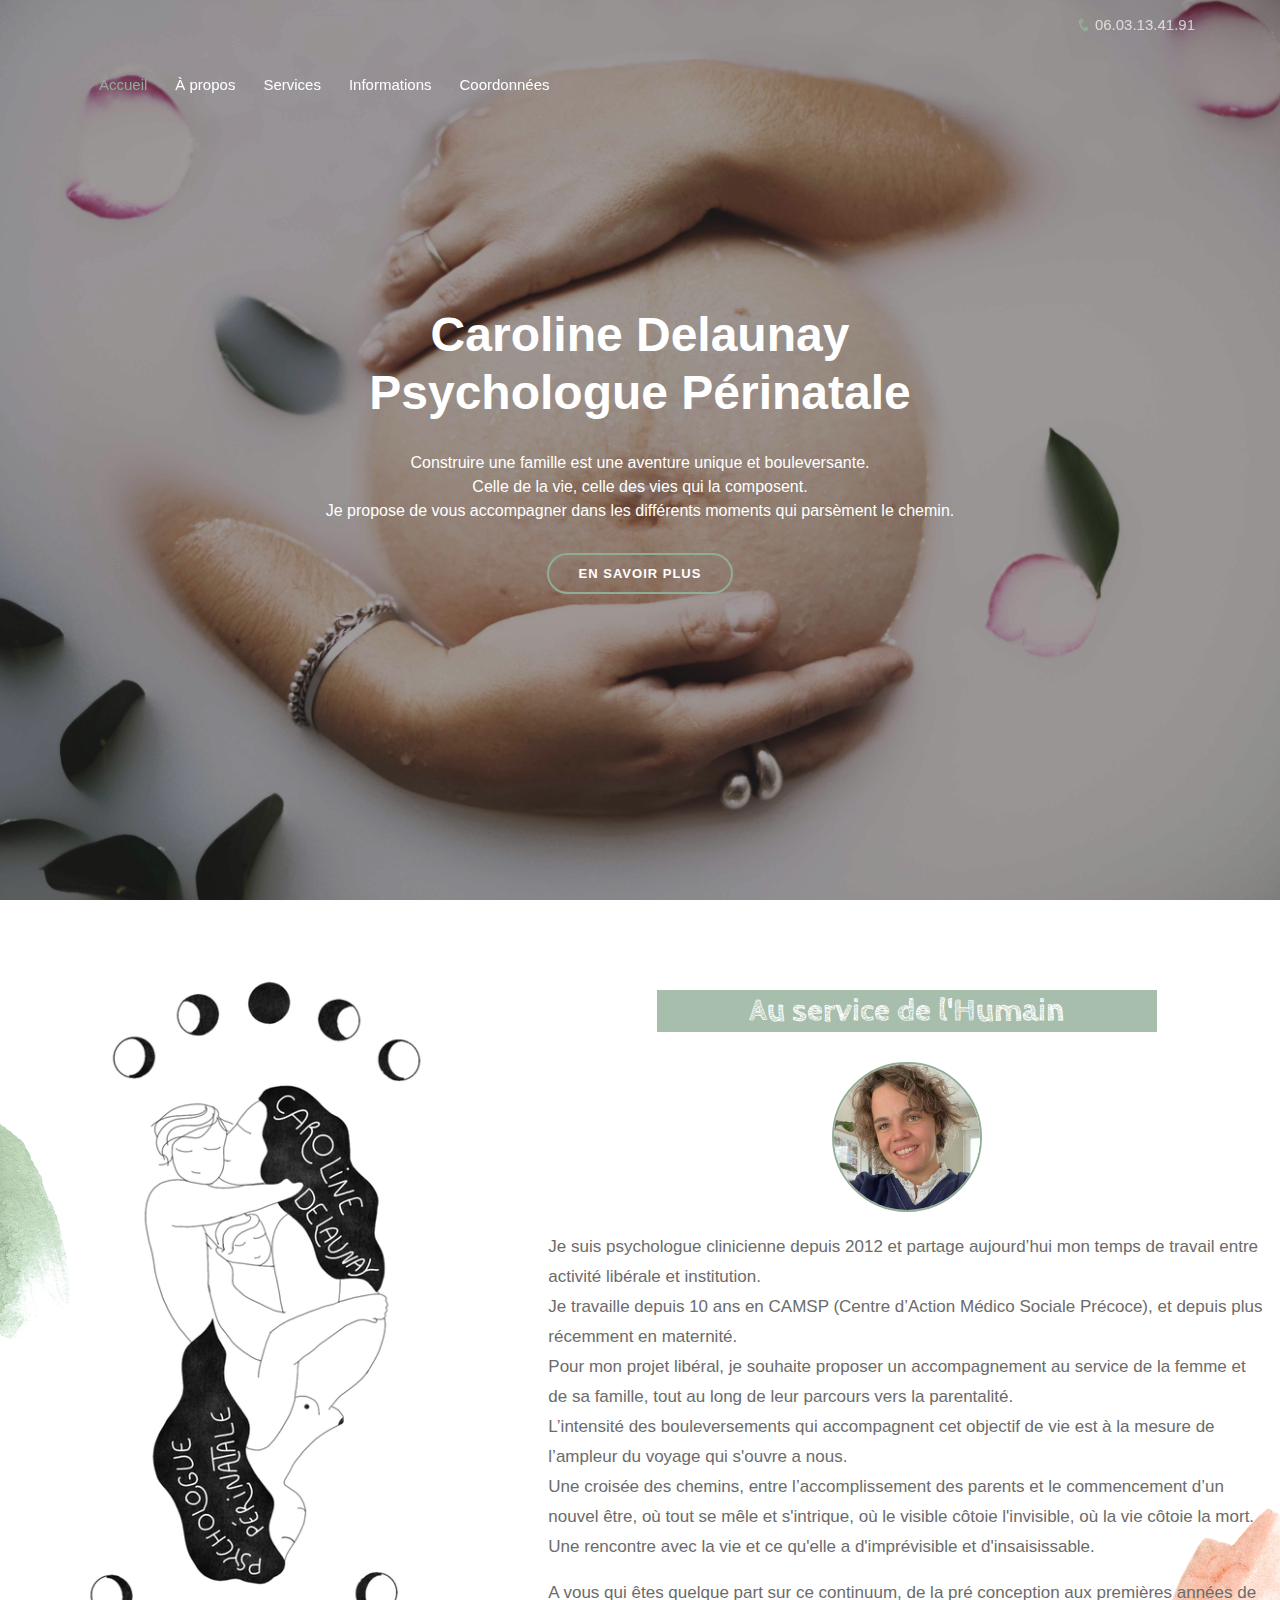
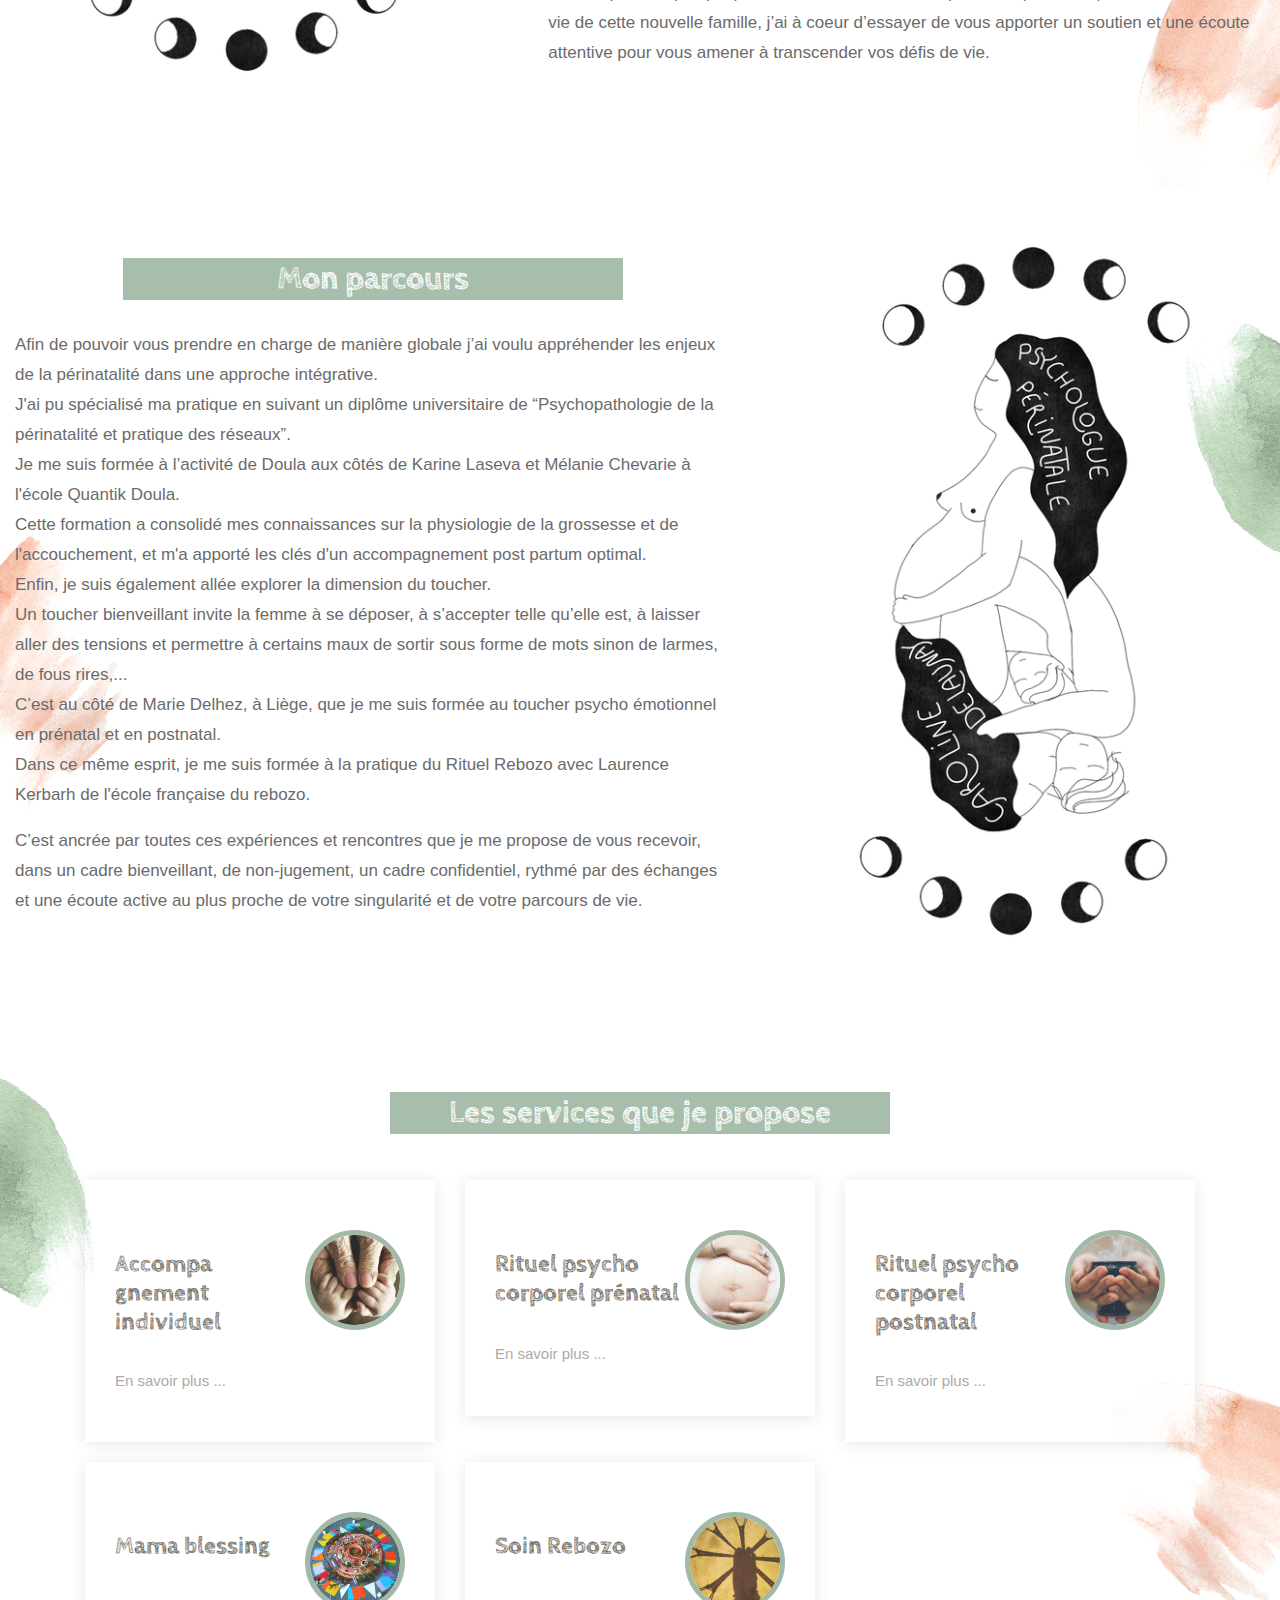
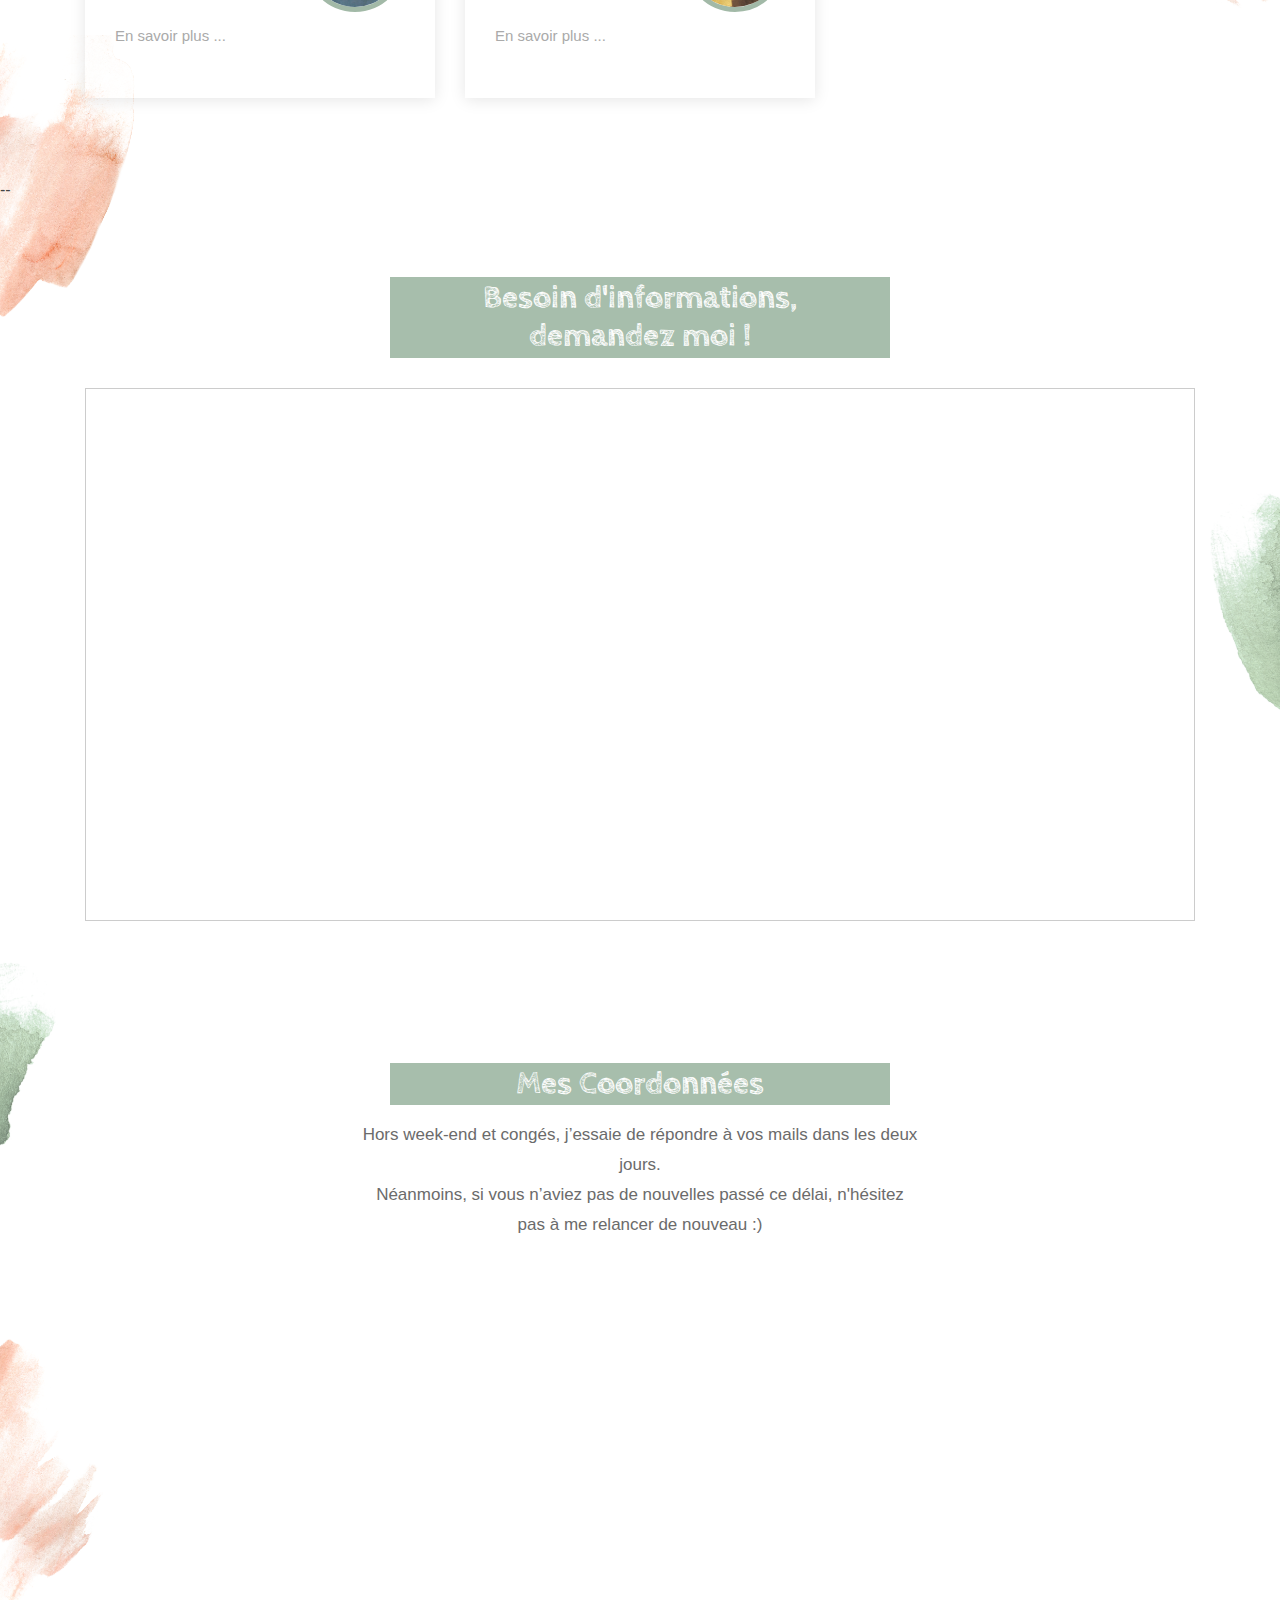
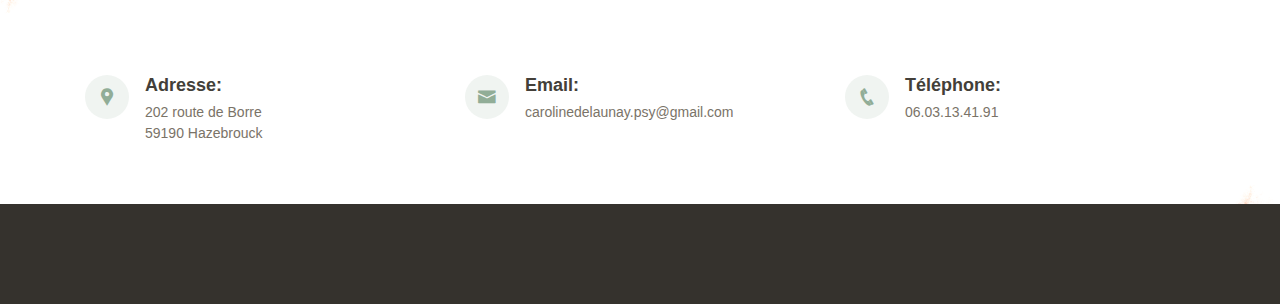
==== commit 6fdc2a1f: "optimizing site size" ====
--- a/index.html
+++ b/index.html
@@ -7,11 +7,11 @@
 
   <title>Caroline Delaunay</title>
   <meta content="Psychologue spécialisée en périnatalité. Désir d'enfant, deuil périnatal, baby blues, inquiétudes envahissantes autour de la grossesse, accouchement ou post partum, vécu d'accouchement douloureux sont tant de raisons qui peuvent nous amener à nous rencontrer." name="description">
-  <meta content="psychologue spécialisée en périnatalité. Désir d'enfant, deuil périnatal, baby blues, inquiétudes envahissantes concernant la grossesse, l'accouchement ou le post partum, vécu d'accouchement douloureux" name="keywords">
+  <meta content="Caroline Delaunay, psychologue périnatale, Soin rebozo, rituel psycho corporel, mama blessing, Désir d'enfant, deuil périnatal, baby blues, inquiétudes envahissantes concernant la grossesse, accouchement, post partum, accouchement douloureux, accouchement traumatique" name="keywords">
 
   <!-- Favicons -->
-  <link href="assets/img/Logo-Caro-2.png" rel="icon">
-  <link href="assets/img/Logo-Caro-2.png" rel="apple-touch-icon">
+  <link href="assets/img/caroline-delaunay-psychologue-perinatale-logo.png" rel="icon">
+  <link href="assets/img/caroline-delaunay-psychologue-perinatale-logo.png" rel="apple-touch-icon">
 
   <!-- Google Fonts -->
   <link href="https://fonts.googleapis.com/css?family=Poppins:300,300i,400,400i,600,600i,700,700i|Satisfy|Comic+Neue:300,300i,400,400i,700,700i" rel="stylesheet">
@@ -169,7 +169,7 @@
 
 
           <div class="col-lg-5 order-lg-first  my-auto" >
-              <img src="assets/img/Logo-Caro" alt="" class="img-fluid caro">
+              <img src="assets/img/caroline-delaunay-psychologue-perinatale.png" alt="caroline delaunay psychologue perinatale" class="img-fluid caro">
           </div>
 
 
@@ -221,7 +221,7 @@
           </div>
 
           <div class="col-lg-5 my-auto" >
-              <img src="assets/img/Logo-Caro-Horizontal.png" alt="" class="img-fluid caro" >
+              <img src="assets/img/caroline-delaunay-psychologue-perinatale-horizontal.png" alt="caroline delaunay psychologue perinatale flip" class="img-fluid caro" >
           </div>
 
         </div>
@@ -336,7 +336,7 @@
           </div>
         </div>
       </div>
-      <div class="modal-body animate__animated animate__fadeIn" style="background-image: url(assets/img/sitecarobackground.png);background-size: 100%;">
+      <div class="modal-body animate__animated animate__fadeIn" style="background-image: url(assets/img/sitecarobackground-reduced.jpg);background-size: 100%;">
 
       <div class="text-content">
       <p>
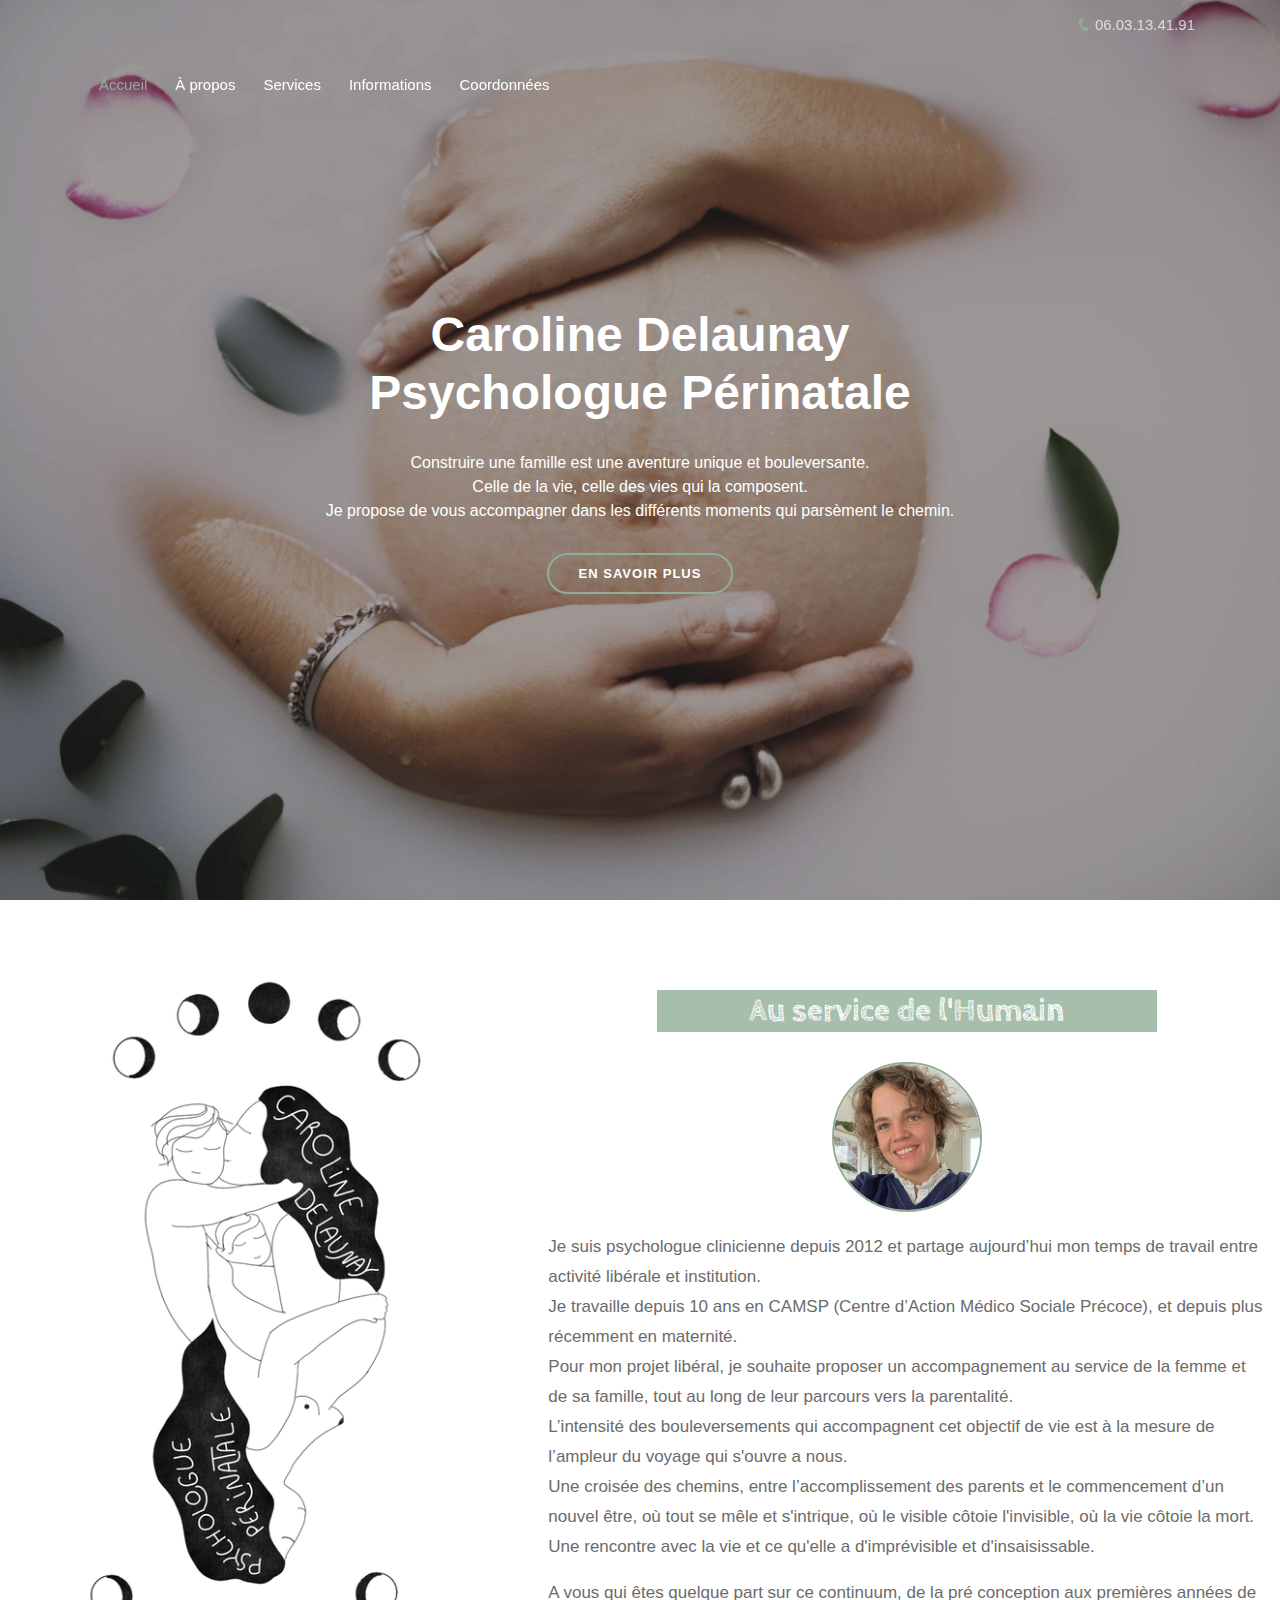
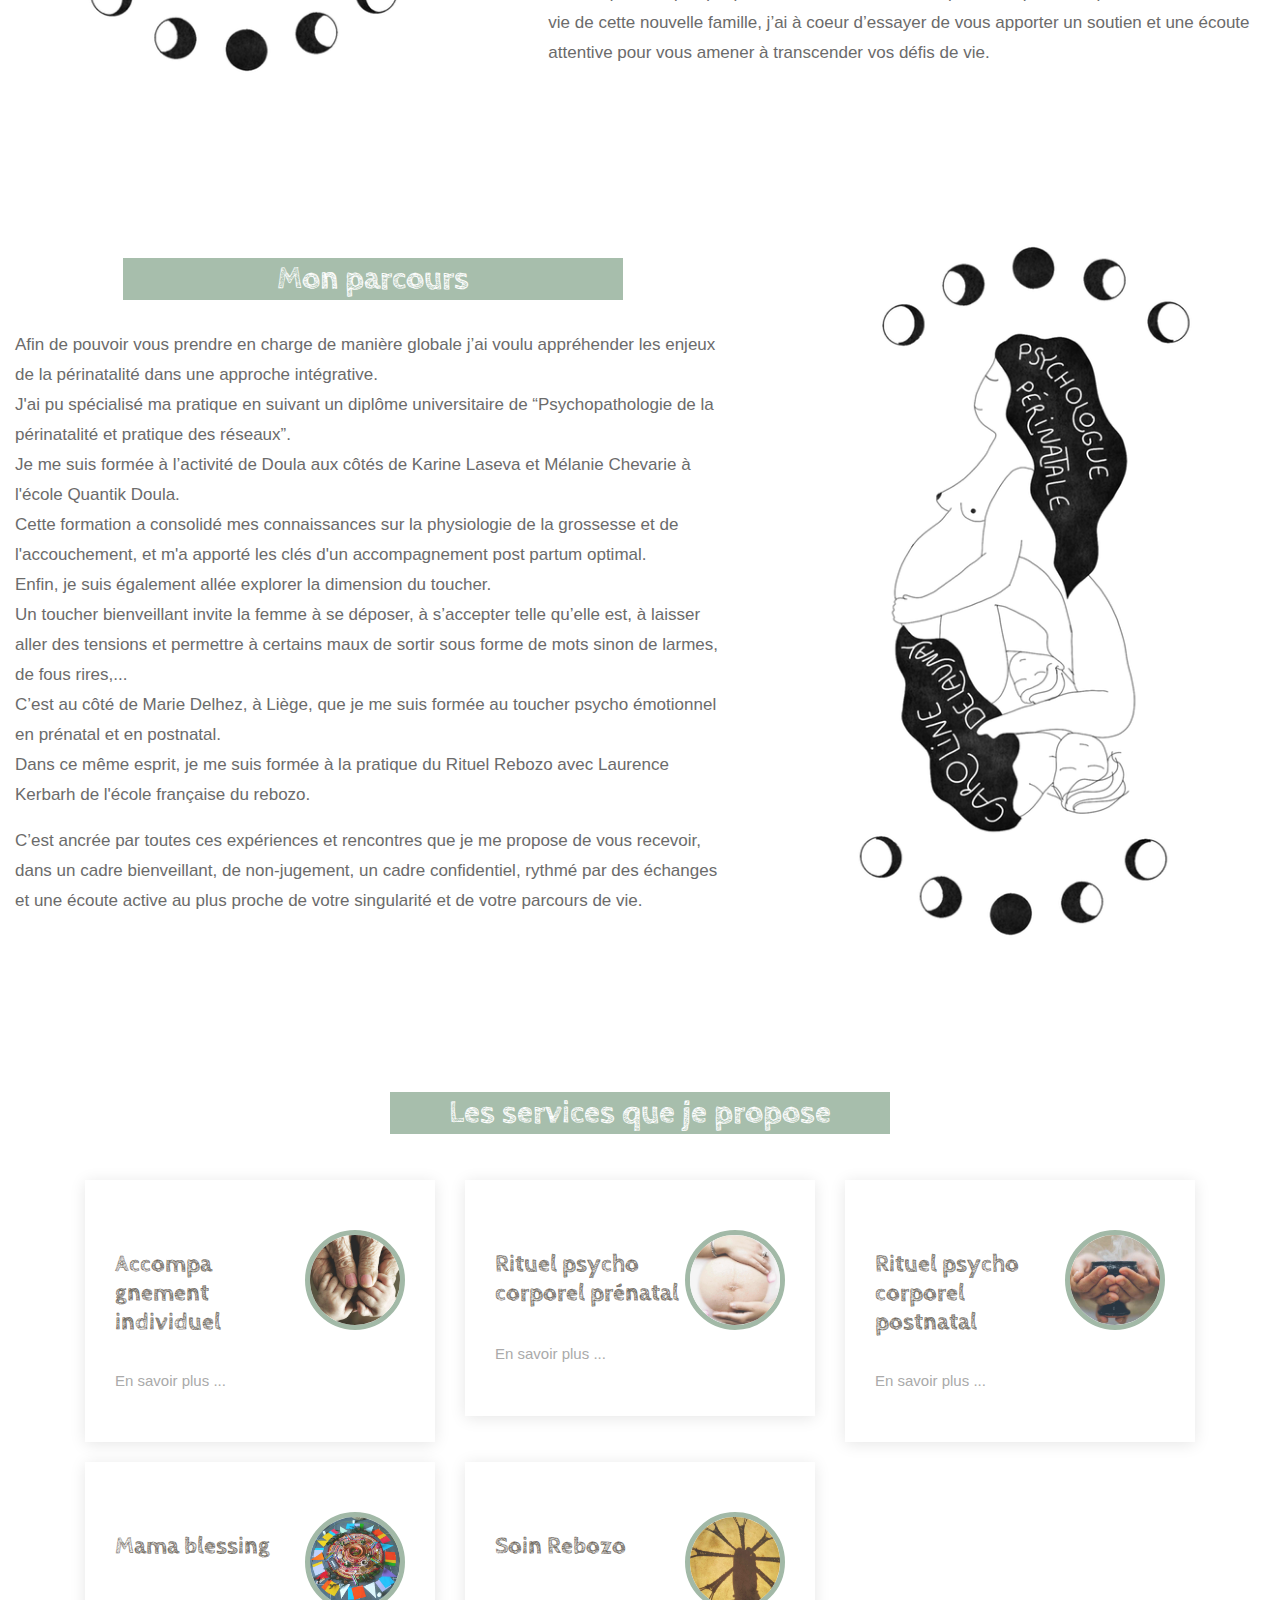
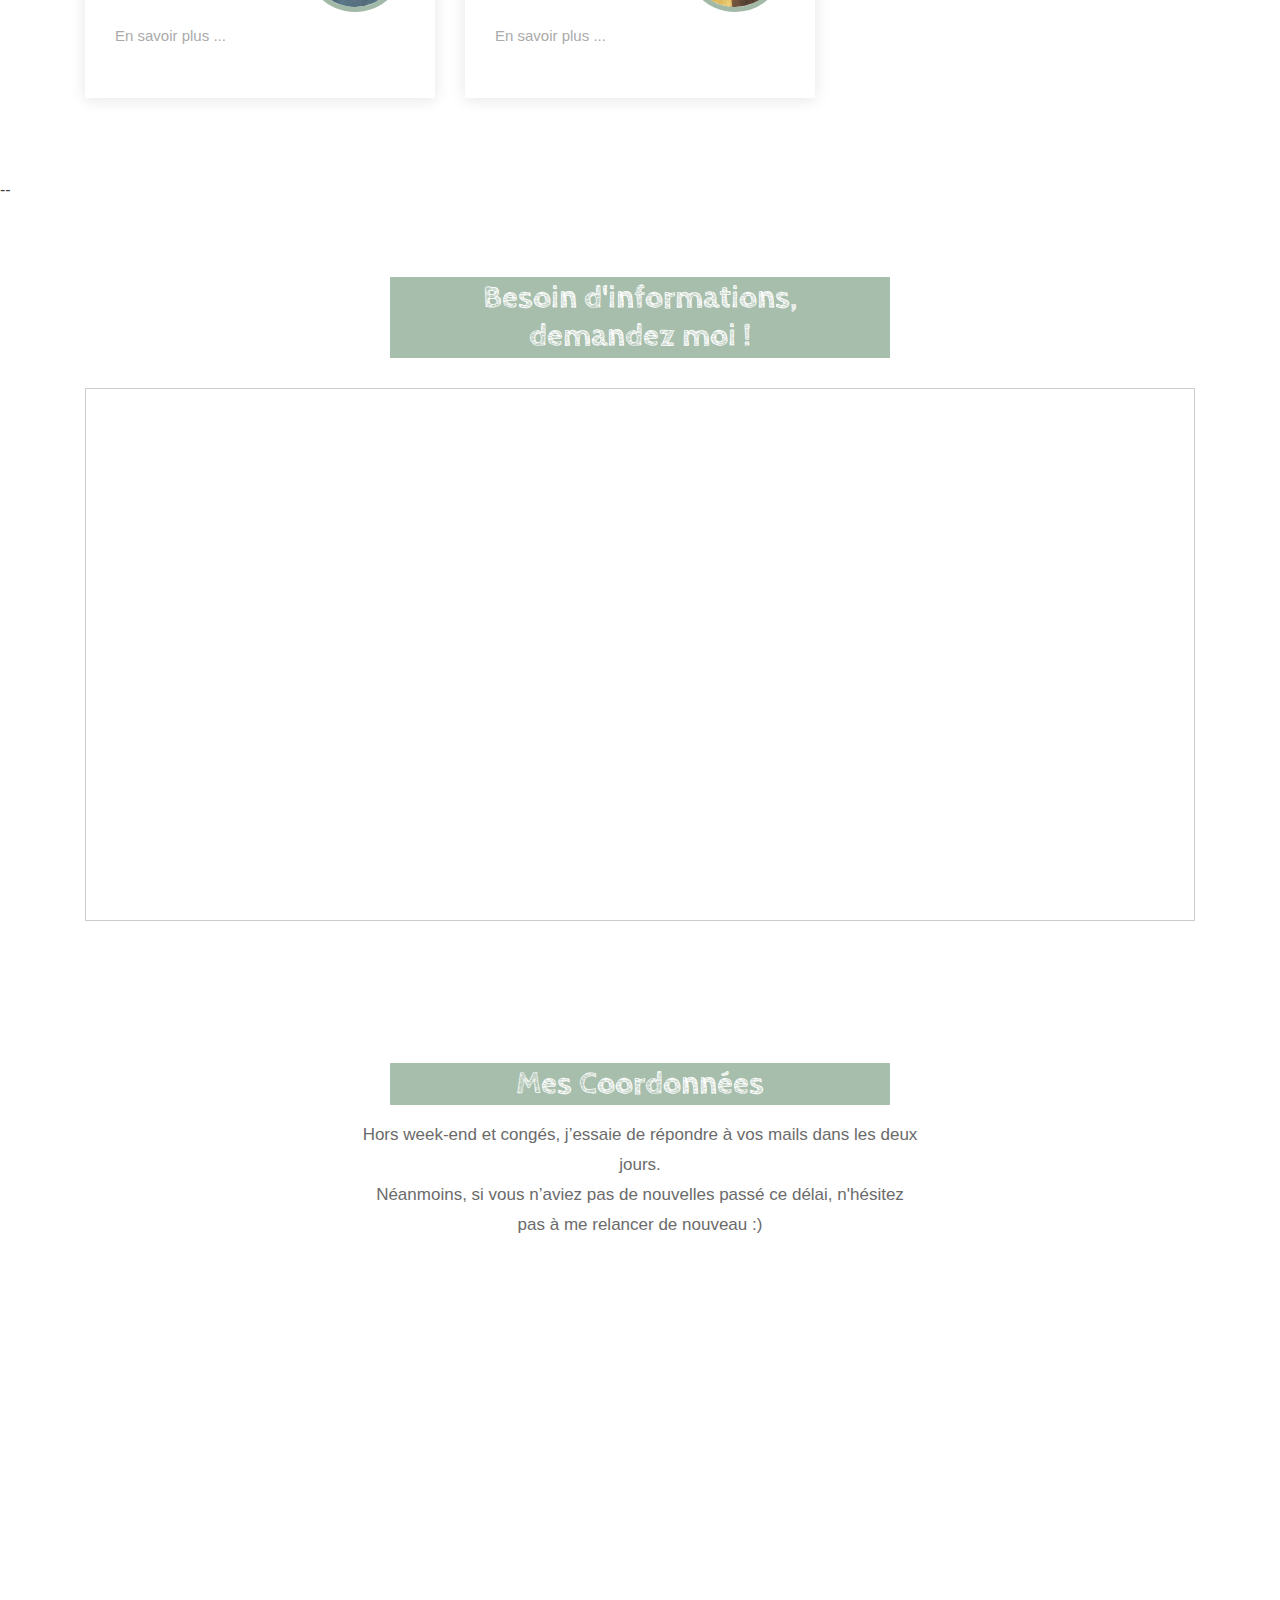
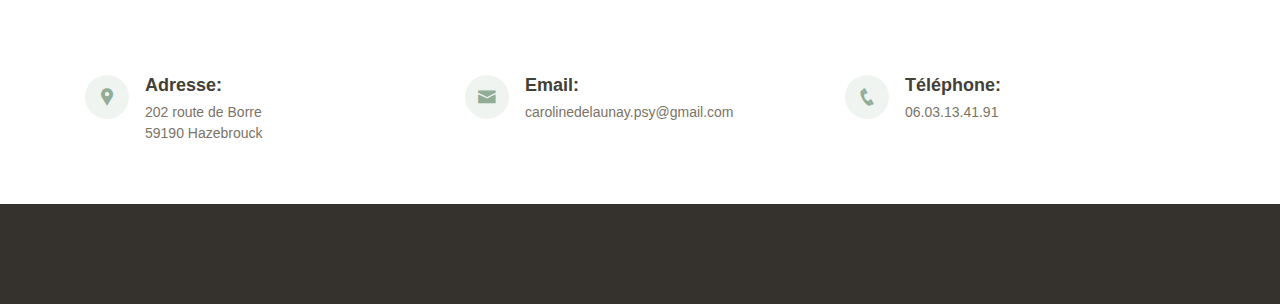
==== commit a14ca541: "optimized background" ====
--- a/index.html
+++ b/index.html
@@ -126,7 +126,7 @@
              </div>
   </section><!-- End Hero -->
 
-  <main id="main"  style="background-image: url(assets/img/sitecarobackground.png);background-size: 100%;">
+  <main id="main"  style="background-image: url(assets/img/sitecarobackground-reduced.png);background-size: 100%;">
 
     <!-- ======= About Section ======= -->
     <section id="about" class="about">
@@ -435,7 +435,7 @@
                 <img src="assets/img/IMG-20220613-WA0019copy.jpg" class="service-img" />
               </div>
 
-              <div class="modal-body animate__animated animate__fadeIn" style="background-image: url(assets/img/sitecarobackground.png);background-size: 100%;">
+              <div class="modal-body animate__animated animate__fadeIn" style="background-image: url(assets/img/sitecarobackground-reduced.png);background-size: 100%;">
               <div class="text-content">
               <p>
 <p>
@@ -498,7 +498,7 @@
             <!--  <div class="service-container">
                 <img src="assets/img/DSC_7065-reduced.jpg" class="service-img" />
               </div> -->
-              <div class="modal-body animate__animated animate__fadeIn" style="background-image: url(assets/img/sitecarobackground.png);background-size: 100%;">
+              <div class="modal-body animate__animated animate__fadeIn" style="background-image: url(assets/img/sitecarobackground-reduced.png);background-size: 100%;">
 
                 <div class="text-content">
 
@@ -552,7 +552,7 @@
             <div class="service-container">
               <img src="assets/img/backgroud-mama-blessing.jpg" class="service-img" />
             </div>
-            <div class="modal-body animate__animated animate__fadeIn" style="background-image: url(assets/img/sitecarobackground.png);background-size: 100%;">
+            <div class="modal-body animate__animated animate__fadeIn" style="background-image: url(assets/img/sitecarobackground-reduced.png);background-size: 100%;">
 
         <div class="text-content">
               <p>
@@ -636,7 +636,7 @@
             <!--  <div class="service-container">
                 <img src="assets/img/IMG_20220529_101036copy.jpg" class="service-img" />
               </div> -->
-              <div class="modal-body animate__animated animate__fadeIn" style="background-image: url(assets/img/sitecarobackground.png);background-size: 100%;">
+              <div class="modal-body animate__animated animate__fadeIn" style="background-image: url(assets/img/sitecarobackground-reduced.png);background-size: 100%;">
 
                 <div class="text-content">
 
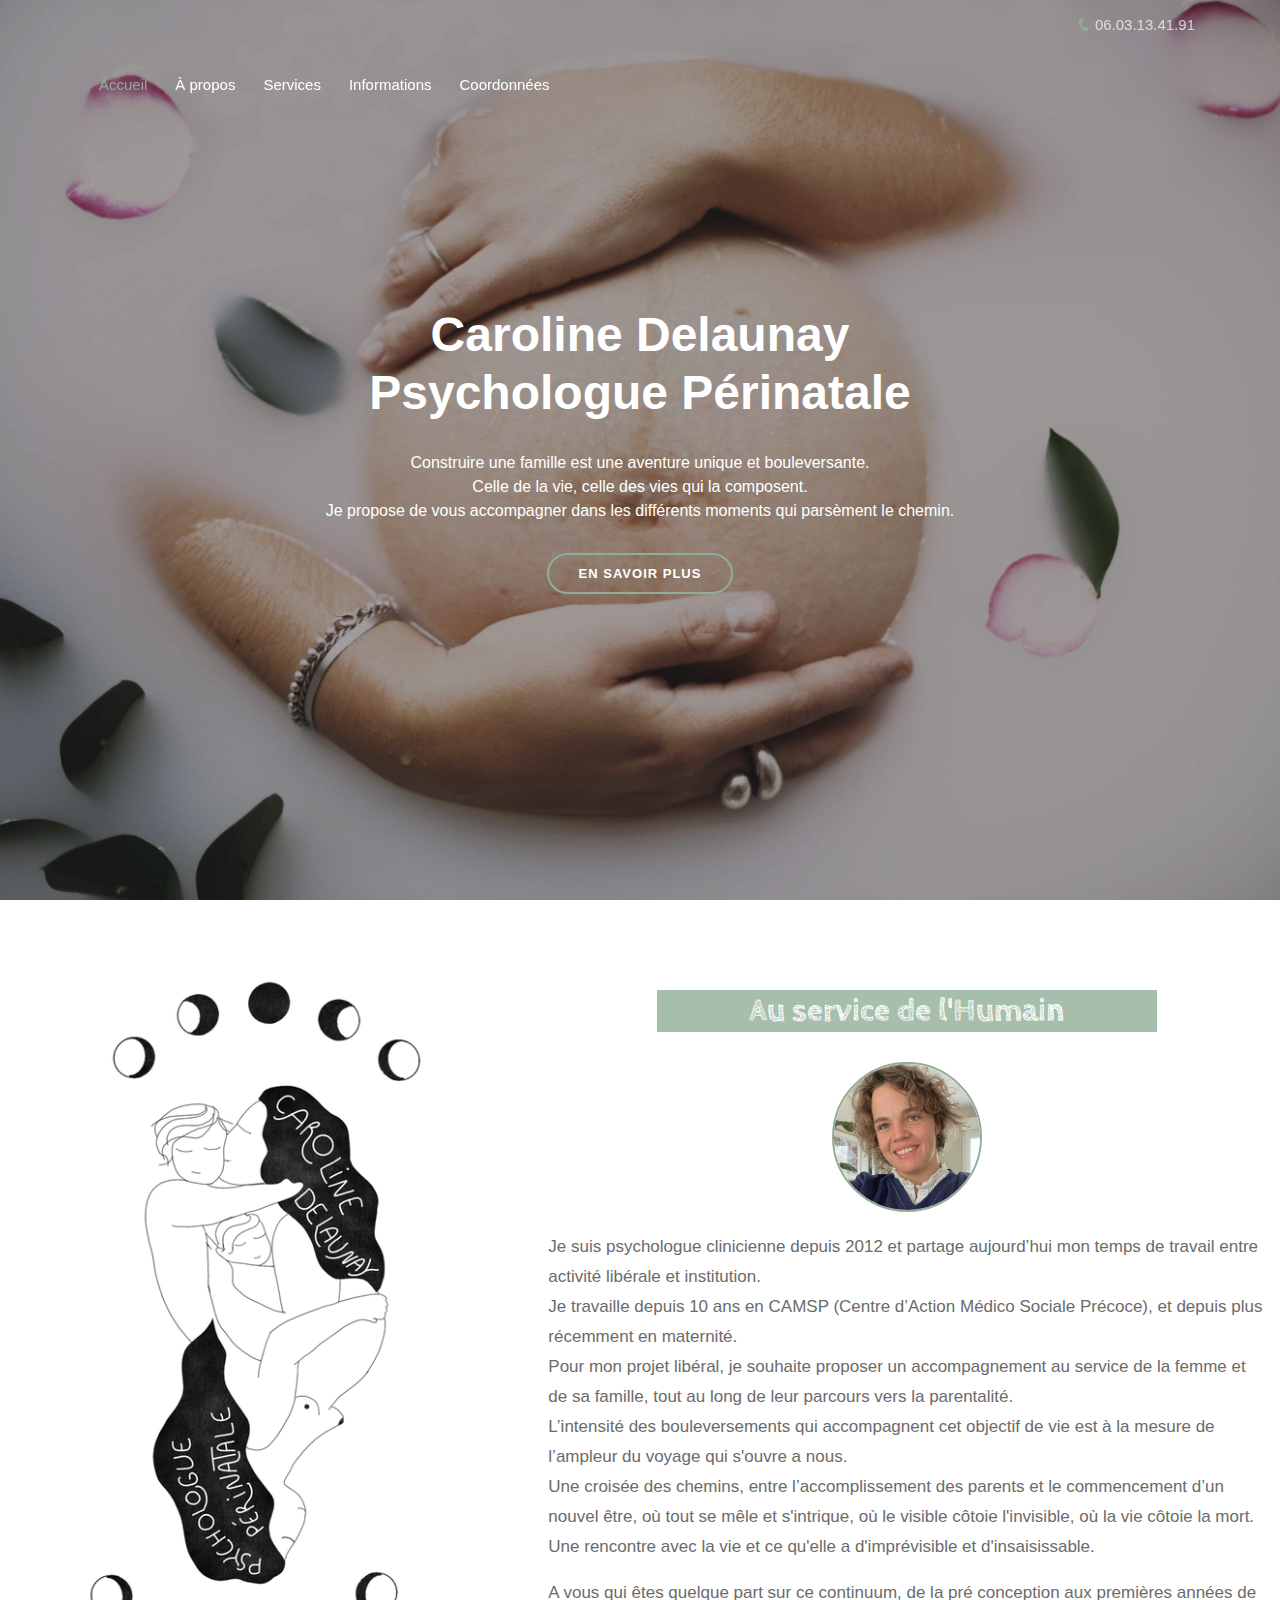
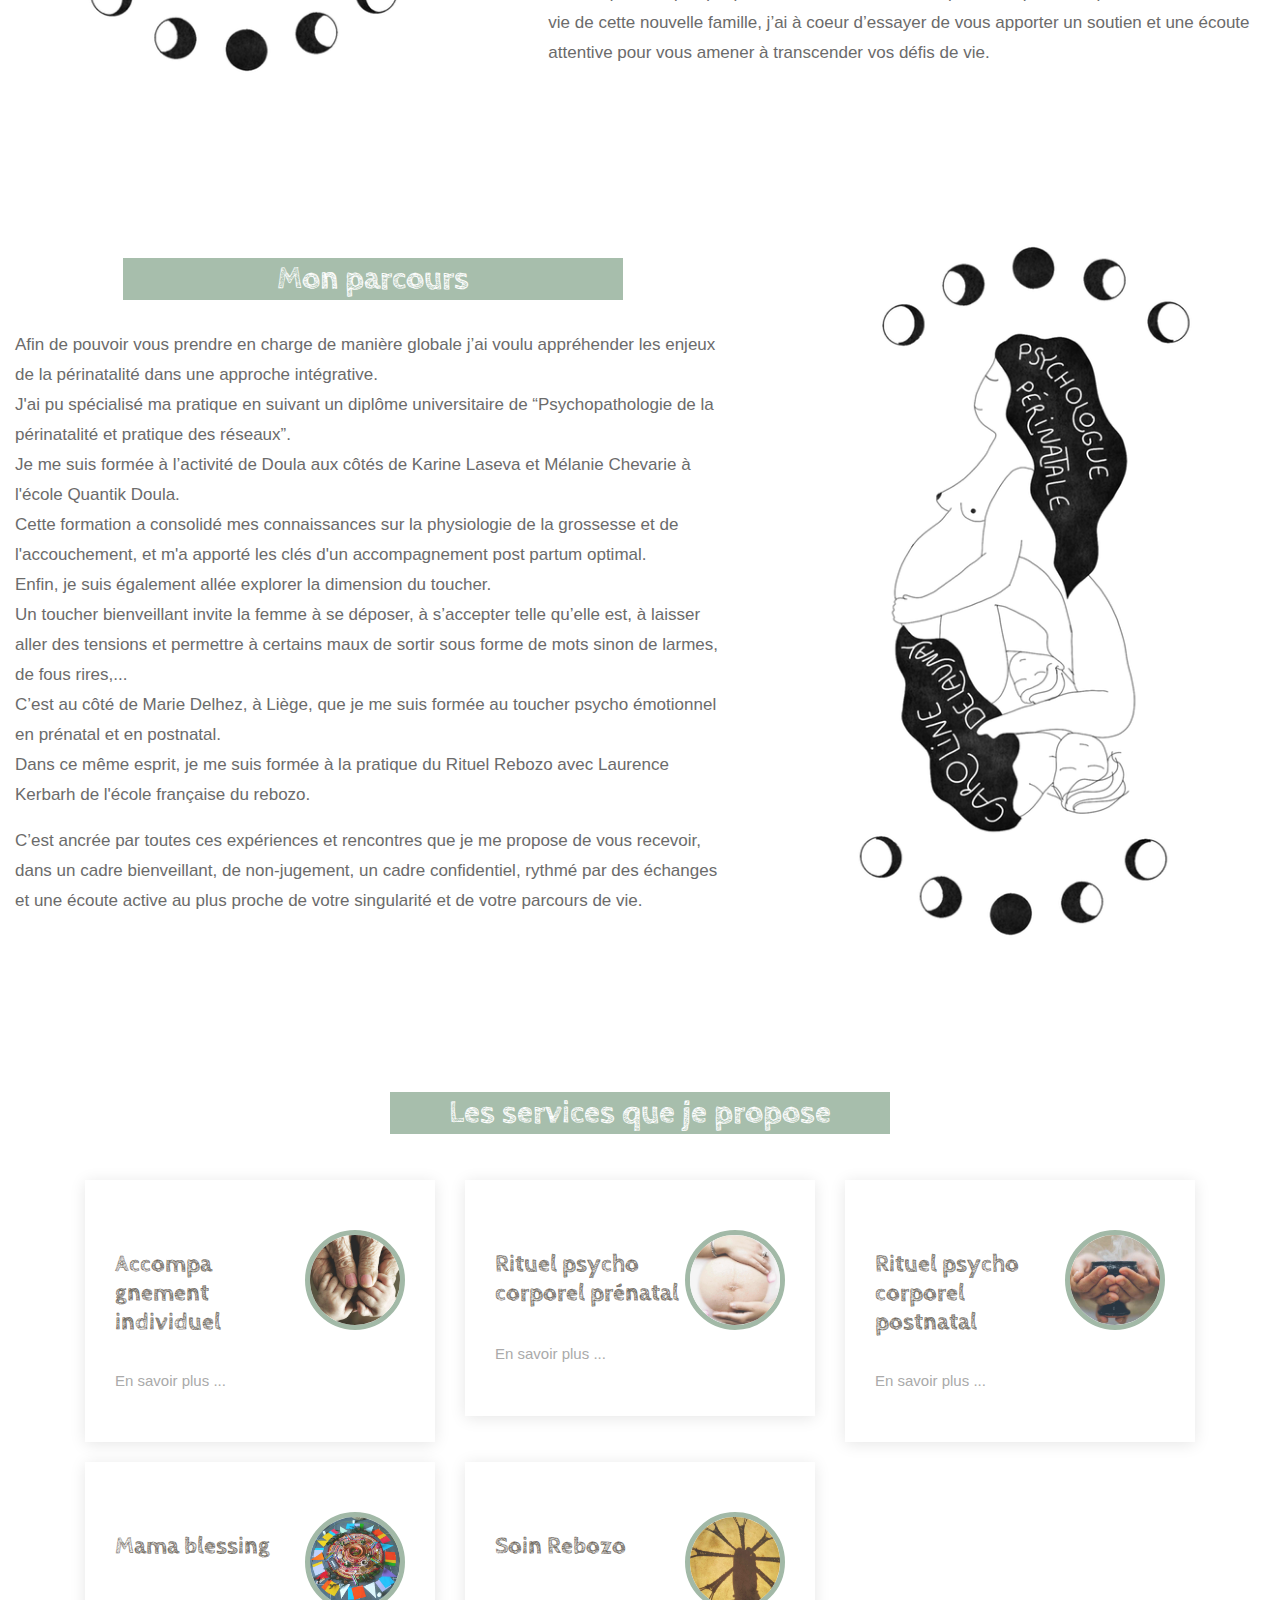
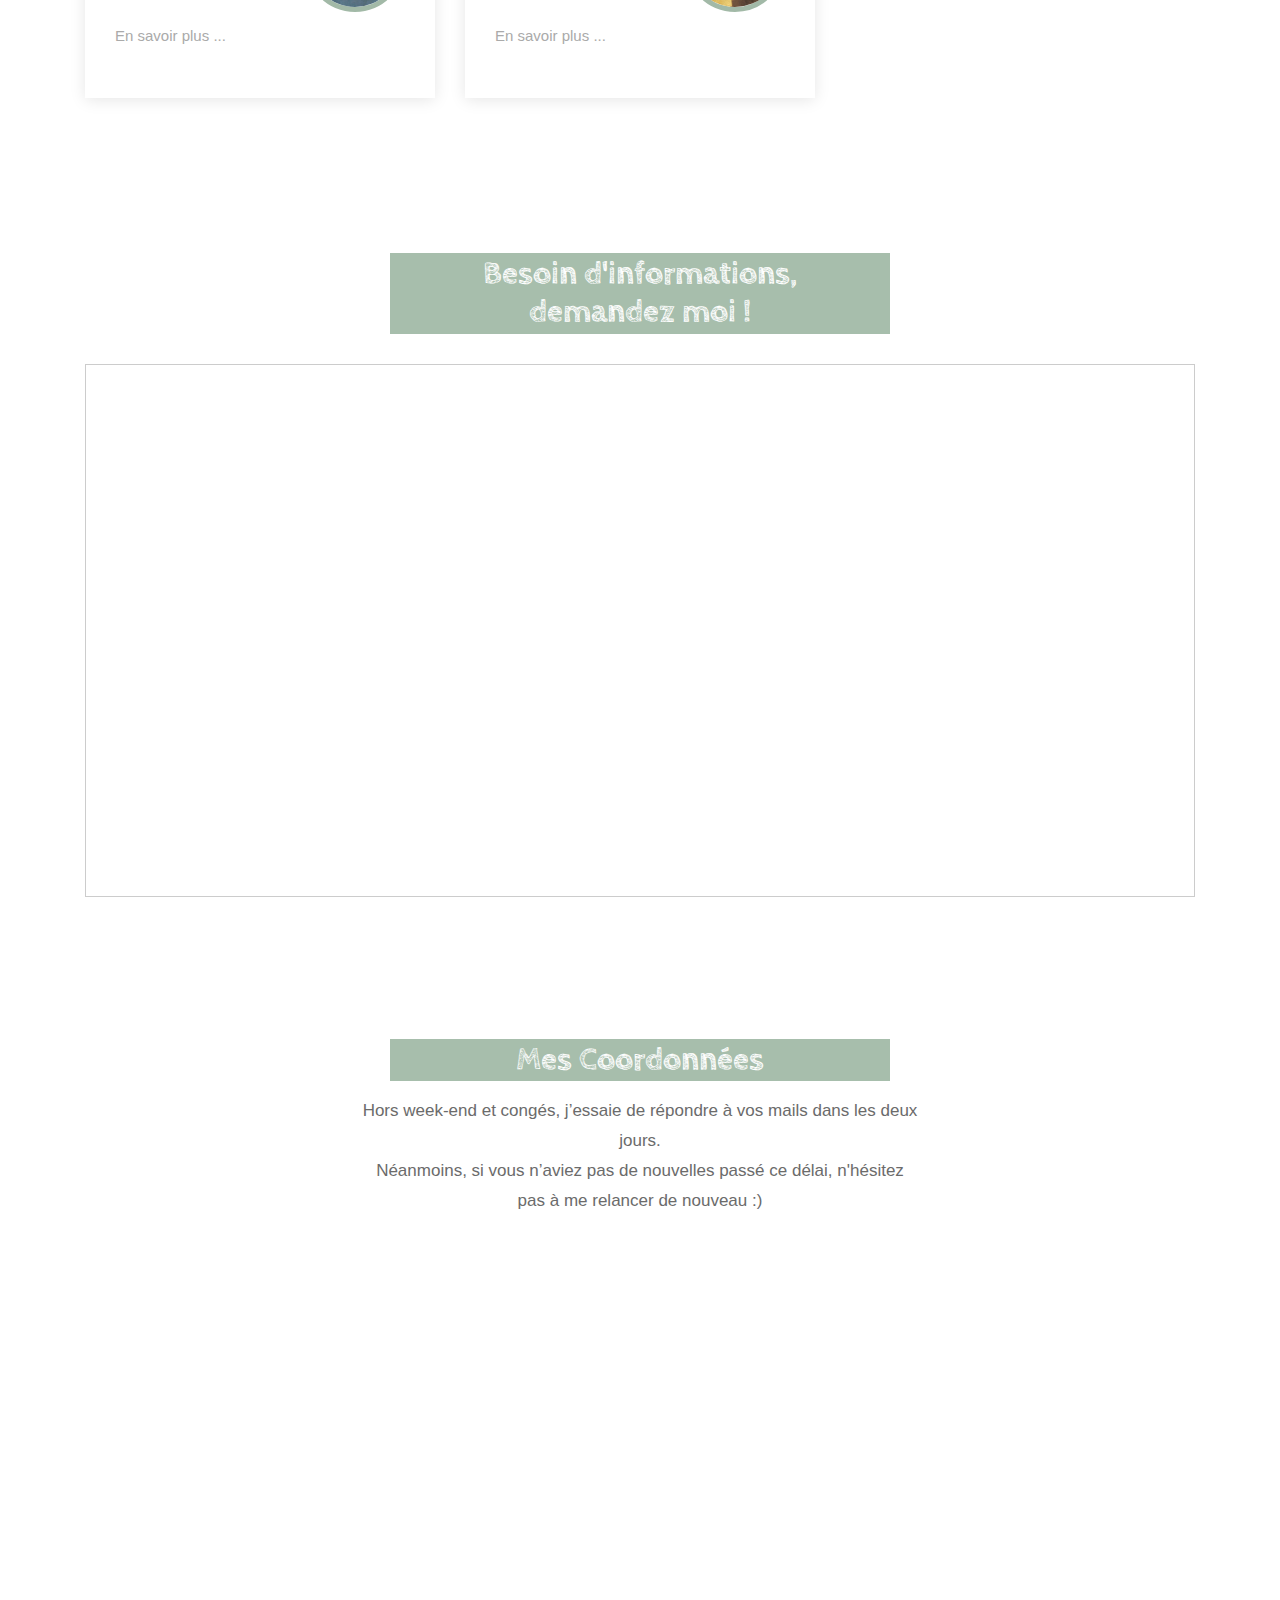
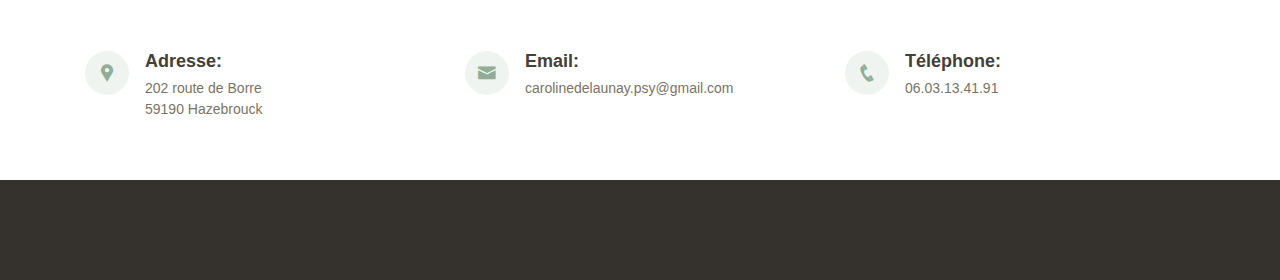
==== commit 8a43aac9: "removed comment" ====
--- a/index.html
+++ b/index.html
@@ -46,8 +46,6 @@
   <!-- ======= Top Bar ======= -->
   <section id="topbar" class="d-none d-lg-flex align-items-center fixed-top topbar-transparent">
     <div class="container text-right">
-    <!--   <a href="#" class="facebook"><i class="bx bxl-facebook"></i></a>
-      <a href="#" class="instagram"><i class="bx bxl-instagram"></i></a>  -->
       <a href="tel:0603134191"><i class="icofont-phone"></i></a> 06.03.13.41.91
 
     </div>
@@ -56,19 +54,12 @@
   <!-- ======= Header ======= -->
   <header id="header" class="fixed-top d-flex align-items-center header-transparent">
     <div class="container d-flex align-items-center">
-
-    <!--  <div class="logo mr-auto">
-        <a href="index.html"><img src="" alt="" class="img-fluid"> Caroline Delaunay</a>
-      </div> -->
 
       <nav class="nav-menu d-none d-lg-block">
         <ul>
           <li class="active"><a href="index.html">Accueil</a></li>
           <li><a href="#about">À propos</a></li>
           <li><a href="#services">Services</a></li>
-  <!--         <li><a href="#specials">Specials</a></li>
-          <li><a href="#events">Events</a></li>
-          <li><a href="#chefs">Chefs</a></li> -->
           <li><a href="#contact-me">Informations</a></li>
           <li><a href="#contact">Coordonnées</a></li>
 
@@ -87,11 +78,6 @@
 
 
     <div class="hero-container">
-    <!-- =======  <div id="heroCarousel" class="carousel slide carousel-fade" data-ride="carousel">
-
-    <div class="carousel-item active " style="background-image: linear-gradient(
-to bottom, transparent, #FFFFFF
-),url(assets/img/caro-front-main.jpg);"> -->
 
             <div class="carousel-item active " style="background-image: url(assets/img/DSC_7070-reduced.jpg);">
               <div class="carousel-container">
@@ -187,9 +173,6 @@
       <div class="container-fluid" >
 
         <div class="row">
-          <!-- <div class="col-lg-5 align-items-stretch video-box" style='background-image: url("assets/img/about.jpg");'> -->
-
-
 
           <div class="col-lg-7 d-flex flex-column justify-content-start align-items-stretch my-auto">
 
@@ -302,16 +285,7 @@
 
 
 
-          <!--  <div class="col-lg-4">
-            <div class="box" data-toggle="modal" data-target="#bercements">
-                <div class="d-flex justify-content-between" >
-              <h4>Rituel postnatal: bercements et resserrages</h4>
-              <img src="assets/img/crop-resserage-black-and-white.jpg" alt="" class="img-fluid rounded-circle" style="max-height:100px;  border: 5px solid #91ad97;">
-
-           </div>
-            <p style="padding-top:13px">En savoir plus ... </p>
-          </div>
-          </div> -->
+
 
 
 
@@ -396,11 +370,6 @@
       <li>  <span class="highlighted">Cabinet:</span> 55 euros<br>
       <li> <span class="highlighted">Domicile:</span> peut être envisagé selon le contexte, dans le postnatal immédiat ou lors d’une grossesse alitée. A échanger ensemble<br>
 
-      <!--   <ul>
-      <li>  Formule de <span class="highlighted">3 séances à domicile:</span> 200 euros<br>
-      <li>  Formule de <span class="highlighted">5 séances à domicile:</span> 300 euros<br>
-        </ul>
-        Les Formules vous permettent de bénéficier d’un prix réduit, c’est une excellente idée de cadeau de naissance que vous pouvez suggérer à votre entourage. -->
 
 </div>
 
@@ -633,9 +602,6 @@
                 <h1 class="modal-title animate__animated animate__fadeIn">Rituels psycho corporels <span>postnatal</span></h1></div>
               </div>
               </div>
-            <!--  <div class="service-container">
-                <img src="assets/img/IMG_20220529_101036copy.jpg" class="service-img" />
-              </div> -->
               <div class="modal-body animate__animated animate__fadeIn" style="background-image: url(assets/img/sitecarobackground-reduced.png);background-size: 100%;">
 
                 <div class="text-content">
@@ -741,104 +707,6 @@
 
       </div>
     </section>
-    <!-- End Whu Us Section --> --
-
-    <!-- ======= Menu Section ======= -->
-
-    <!-- ======= Specials Section ======= -->
-
-
-    <!-- End Specials Section -->
-
-    <!-- ======= Events Section ======= -->
-<!--     <section id="events" class="events">
-      <div class="container">
-
-        <div class="section-title">
-          <h2>Organize Your <span>Events</span> in our Restaurant</h2>
-        </div>
-
-        <div class="owl-carousel events-carousel">
-
-          <div class="row event-item">
-            <div class="col-lg-6">
-              <img src="assets/img/event-birthday.jpg" class="img-fluid" alt="">
-            </div>
-            <div class="col-lg-6 pt-4 pt-lg-0 content">
-              <h3>Birthday Parties</h3>
-              <div class="price">
-                <p><span>$189</span></p>
-              </div>
-              <p class="font-italic">
-                Lorem ipsum dolor sit amet, consectetur adipiscing elit, sed do eiusmod tempor incididunt ut labore et dolore
-                magna aliqua.
-              </p>
-              <ul>
-                <li><i class="icofont-check-circled"></i> Ullamco laboris nisi ut aliquip ex ea commodo consequat.</li>
-                <li><i class="icofont-check-circled"></i> Duis aute irure dolor in reprehenderit in voluptate velit.</li>
-                <li><i class="icofont-check-circled"></i> Ullamco laboris nisi ut aliquip ex ea commodo consequat.</li>
-              </ul>
-              <p>
-                Ullamco laboris nisi ut aliquip ex ea commodo consequat. Duis aute irure dolor in reprehenderit in voluptate
-                velit esse cillum dolore eu fugiat nulla pariatur
-              </p>
-            </div>
-          </div>
-
-          <div class="row event-item">
-            <div class="col-lg-6">
-              <img src="assets/img/event-private.jpg" class="img-fluid" alt="">
-            </div>
-            <div class="col-lg-6 pt-4 pt-lg-0 content">
-              <h3>Private Parties</h3>
-              <div class="price">
-                <p><span>$290</span></p>
-              </div>
-              <p class="font-italic">
-                Lorem ipsum dolor sit amet, consectetur adipiscing elit, sed do eiusmod tempor incididunt ut labore et dolore
-                magna aliqua.
-              </p>
-              <ul>
-                <li><i class="icofont-check-circled"></i> Ullamco laboris nisi ut aliquip ex ea commodo consequat.</li>
-                <li><i class="icofont-check-circled"></i> Duis aute irure dolor in reprehenderit in voluptate velit.</li>
-                <li><i class="icofont-check-circled"></i> Ullamco laboris nisi ut aliquip ex ea commodo consequat.</li>
-              </ul>
-              <p>
-                Ullamco laboris nisi ut aliquip ex ea commodo consequat. Duis aute irure dolor in reprehenderit in voluptate
-                velit esse cillum dolore eu fugiat nulla pariatur
-              </p>
-            </div>
-          </div>
-
-          <div class="row event-item">
-            <div class="col-lg-6">
-              <img src="assets/img/event-custom.jpg" class="img-fluid" alt="">
-            </div>
-            <div class="col-lg-6 pt-4 pt-lg-0 content">
-              <h3>Custom Parties</h3>
-              <div class="price">
-                <p><span>$99</span></p>
-              </div>
-              <p class="font-italic">
-                Lorem ipsum dolor sit amet, consectetur adipiscing elit, sed do eiusmod tempor incididunt ut labore et dolore
-                magna aliqua.
-              </p>
-              <ul>
-                <li><i class="icofont-check-circled"></i> Ullamco laboris nisi ut aliquip ex ea commodo consequat.</li>
-                <li><i class="icofont-check-circled"></i> Duis aute irure dolor in reprehenderit in voluptate velit.</li>
-                <li><i class="icofont-check-circled"></i> Ullamco laboris nisi ut aliquip ex ea commodo consequat.</li>
-              </ul>
-              <p>
-                Ullamco laboris nisi ut aliquip ex ea commodo consequat. Duis aute irure dolor in reprehenderit in voluptate
-                velit esse cillum dolore eu fugiat nulla pariatur
-              </p>
-            </div>
-          </div>
-
-        </div>
-
-      </div>
-    </section> --><!-- End Events Section -->
 
     <!-- ======= Book A Table Section ======= -->
     <section id="contact-me" class="book-a-table">
@@ -848,218 +716,15 @@
         <h2><span class="framed" >Besoin d'<span>informations</span>, demandez moi !</span></h2>
 
       </div>
+<div class="map">
 <iframe class="airtable-embed" src="https://airtable.com/embed/shrHRFSCR2mjjUwty?backgroundColor=orange" frameborder="0" onmousewheel="" width="100%" height="533" style="background: transparent; border: 1px solid #ccc;"></iframe>
-
-
-<!--        <form action="forms/book-a-table.php" method="post" role="form" class="php-email-form">
-          <div class="form-row">
-            <div class="col-lg-4 col-md-6 form-group">
-              <input type="text" name="name" class="form-control" id="name" placeholder="Your Name" data-rule="minlen:4" data-msg="Please enter at least 4 chars">
-              <div class="validate"></div>
-            </div>
-            <div class="col-lg-4 col-md-6 form-group">
-              <input type="email" class="form-control" name="email" id="email" placeholder="Your Email" data-rule="email" data-msg="Please enter a valid email">
-              <div class="validate"></div>
-            </div>
-            <div class="col-lg-4 col-md-6 form-group">
-              <input type="text" class="form-control" name="phone" id="phone" placeholder="Your Phone" data-rule="minlen:4" data-msg="Please enter at least 4 chars">
-              <div class="validate"></div>
-            </div>
-            <div class="col-lg-4 col-md-6 form-group">
-              <input type="text" name="date" class="form-control" id="date" placeholder="Date" data-rule="minlen:4" data-msg="Please enter at least 4 chars">
-              <div class="validate"></div>
-            </div>
-            <div class="col-lg-4 col-md-6 form-group">
-              <input type="text" class="form-control" name="time" id="time" placeholder="Time" data-rule="minlen:4" data-msg="Please enter at least 4 chars">
-              <div class="validate"></div>
-            </div>
-            <div class="col-lg-4 col-md-6 form-group">
-              <input type="number" class="form-control" name="people" id="people" placeholder="# of people" data-rule="minlen:1" data-msg="Please enter at least 1 chars">
-              <div class="validate"></div>
-            </div>
-          </div>
-          <div class="form-group">
-            <textarea class="form-control" name="message" rows="5" placeholder="Message"></textarea>
-            <div class="validate"></div>
-          </div>
-          <div class="mb-3">
-            <div class="loading">Loading</div>
-            <div class="error-message"></div>
-            <div class="sent-message">Your booking request was sent. We will call back or send an Email to confirm your reservation. Thank you!</div>
-          </div>
-          <div class="text-center"><button type="submit">Send Message</button></div>
-        </form> -->
+</div>
+
 
       </div>
     </section><!-- End Book A Table Section -->
 
-    <!-- ======= Gallery Section ======= -->
-
-
-    <!-- ======= Chefs Section ======= -->
-  <!--   <section id="chefs" class="chefs">
-      <div class="container">
-
-        <div class="section-title">
-          <h2>Our Proffesional <span>Chefs</span></h2>
-          <p>Ut possimus qui ut temporibus culpa velit eveniet modi omnis est adipisci expedita at voluptas atque vitae autem.</p>
-        </div>
-
-        <div class="row">
-
-          <div class="col-lg-4 col-md-6">
-            <div class="member">
-              <div class="pic"><img src="assets/img/chefs/chefs-1.jpg" class="img-fluid" alt=""></div>
-              <div class="member-info">
-                <h4>Walter White</h4>
-                <span>Master Chef</span>
-                <div class="social">
-                  <a href=""><i class="icofont-twitter"></i></a>
-                  <a href=""><i class="icofont-facebook"></i></a>
-                  <a href=""><i class="icofont-instagram"></i></a>
-                  <a href=""><i class="icofont-linkedin"></i></a>
-                </div>
-              </div>
-            </div>
-          </div>
-
-          <div class="col-lg-4 col-md-6">
-            <div class="member">
-              <div class="pic"><img src="assets/img/chefs/chefs-2.jpg" class="img-fluid" alt=""></div>
-              <div class="member-info">
-                <h4>Sarah Jhonson</h4>
-                <span>Patissier</span>
-                <div class="social">
-                  <a href=""><i class="icofont-twitter"></i></a>
-                  <a href=""><i class="icofont-facebook"></i></a>
-                  <a href=""><i class="icofont-instagram"></i></a>
-                  <a href=""><i class="icofont-linkedin"></i></a>
-                </div>
-              </div>
-            </div>
-          </div>
-
-          <div class="col-lg-4 col-md-6">
-            <div class="member">
-              <div class="pic"><img src="assets/img/chefs/chefs-3.jpg" class="img-fluid" alt=""></div>
-              <div class="member-info">
-                <h4>William Anderson</h4>
-                <span>Cook</span>
-                <div class="social">
-                  <a href=""><i class="icofont-twitter"></i></a>
-                  <a href=""><i class="icofont-facebook"></i></a>
-                  <a href=""><i class="icofont-instagram"></i></a>
-                  <a href=""><i class="icofont-linkedin"></i></a>
-                </div>
-              </div>
-            </div>
-          </div>
-
-        </div>
-
-      </div>
-    </section> --> <!-- End Chefs Section -->
-
-    <!-- ======= Testimonials Section ======= -->
-<!--     <section id="testimonials" class="testimonials">
-      <div class="container">
-
-        <div class="owl-carousel testimonials-carousel">
-
-          <div class="testimonial-item">
-            <img src="assets/img/testimonials/testimonials-1.jpg" class="testimonial-img" alt="">
-            <h3>Saul Goodman</h3>
-            <h4>Ceo &amp; Founder</h4>
-            <div class="stars">
-              <i class="icofont-star"></i>
-              <i class="icofont-star"></i>
-              <i class="icofont-star"></i>
-              <i class="icofont-star"></i>
-              <i class="icofont-star"></i>
-            </div>
-            <p>
-              <i class="bx bxs-quote-alt-left quote-icon-left"></i>
-              Proin iaculis purus consequat sem cure digni ssim donec porttitora entum suscipit rhoncus. Accusantium quam, ultricies eget id, aliquam eget nibh et. Maecen aliquam, risus at semper.
-              <i class="bx bxs-quote-alt-right quote-icon-right"></i>
-            </p>
-          </div>
-
-          <div class="testimonial-item">
-            <img src="assets/img/testimonials/testimonials-2.jpg" class="testimonial-img" alt="">
-            <h3>Sara Wilsson</h3>
-            <h4>Designer</h4>
-            <div class="stars">
-              <i class="icofont-star"></i>
-              <i class="icofont-star"></i>
-              <i class="icofont-star"></i>
-              <i class="icofont-star"></i>
-              <i class="icofont-star"></i>
-            </div>
-            <p>
-              <i class="bx bxs-quote-alt-left quote-icon-left"></i>
-              Export tempor illum tamen malis malis eram quae irure esse labore quem cillum quid cillum eram malis quorum velit fore eram velit sunt aliqua noster fugiat irure amet legam anim culpa.
-              <i class="bx bxs-quote-alt-right quote-icon-right"></i>
-            </p>
-          </div>
-
-          <div class="testimonial-item">
-            <img src="assets/img/testimonials/testimonials-3.jpg" class="testimonial-img" alt="">
-            <h3>Jena Karlis</h3>
-            <h4>Store Owner</h4>
-            <div class="stars">
-              <i class="icofont-star"></i>
-              <i class="icofont-star"></i>
-              <i class="icofont-star"></i>
-              <i class="icofont-star"></i>
-              <i class="icofont-star"></i>
-            </div>
-            <p>
-              <i class="bx bxs-quote-alt-left quote-icon-left"></i>
-              Enim nisi quem export duis labore cillum quae magna enim sint quorum nulla quem veniam duis minim tempor labore quem eram duis noster aute amet eram fore quis sint minim.
-              <i class="bx bxs-quote-alt-right quote-icon-right"></i>
-            </p>
-          </div>
-
-          <div class="testimonial-item">
-            <img src="assets/img/testimonials/testimonials-4.jpg" class="testimonial-img" alt="">
-            <h3>Matt Brandon</h3>
-            <h4>Freelancer</h4>
-            <div class="stars">
-              <i class="icofont-star"></i>
-              <i class="icofont-star"></i>
-              <i class="icofont-star"></i>
-              <i class="icofont-star"></i>
-              <i class="icofont-star"></i>
-            </div>
-            <p>
-              <i class="bx bxs-quote-alt-left quote-icon-left"></i>
-              Fugiat enim eram quae cillum dolore dolor amet nulla culpa multos export minim fugiat minim velit minim dolor enim duis veniam ipsum anim magna sunt elit fore quem dolore labore illum veniam.
-              <i class="bx bxs-quote-alt-right quote-icon-right"></i>
-            </p>
-          </div>
-
-          <div class="testimonial-item">
-            <img src="assets/img/testimonials/testimonials-5.jpg" class="testimonial-img" alt="">
-            <h3>John Larson</h3>
-            <h4>Entrepreneur</h4>
-            <div class="stars">
-              <i class="icofont-star"></i>
-              <i class="icofont-star"></i>
-              <i class="icofont-star"></i>
-              <i class="icofont-star"></i>
-              <i class="icofont-star"></i>
-            </div>
-            <p>
-              <i class="bx bxs-quote-alt-left quote-icon-left"></i>
-              Quis quorum aliqua sint quem legam fore sunt eram irure aliqua veniam tempor noster veniam enim culpa labore duis sunt culpa nulla illum cillum fugiat legam esse veniam culpa fore nisi cillum quid.
-              <i class="bx bxs-quote-alt-right quote-icon-right"></i>
-            </p>
-          </div>
-
-        </div>
-
-      </div>
-    </section>--><!-- End Testimonials Section -->
+
 
     <!-- ======= Contact Section ======= -->
     <section id="contact" class="contact">
@@ -1116,36 +781,6 @@
         </div>
 
       </div>
-
-
-
-
-    <!--     <form action="forms/contact.php" method="post" role="form" class="php-email-form">
-          <div class="form-row">
-            <div class="col-md-6 form-group">
-              <input type="text" name="name" class="form-control" id="name" placeholder="Your Name" data-rule="minlen:4" data-msg="Please enter at least 4 chars" />
-              <div class="validate"></div>
-            </div>
-            <div class="col-md-6 form-group">
-              <input type="email" class="form-control" name="email" id="email" placeholder="Your Email" data-rule="email" data-msg="Please enter a valid email" />
-              <div class="validate"></div>
-            </div>
-          </div>
-          <div class="form-group">
-            <input type="text" class="form-control" name="subject" id="subject" placeholder="Subject" data-rule="minlen:4" data-msg="Please enter at least 8 chars of subject" />
-            <div class="validate"></div>
-          </div>
-          <div class="form-group">
-            <textarea class="form-control" name="message" rows="5" data-rule="required" data-msg="Please write something for us" placeholder="Message"></textarea>
-            <div class="validate"></div>
-          </div>
-          <div class="mb-3">
-            <div class="loading">Loading</div>
-            <div class="error-message"></div>
-            <div class="sent-message">Your message has been sent. Thank you!</div>
-          </div>
-          <div class="text-center"><button type="submit">Send Message</button></div>
-        </form> -->
 
 
     </section><!-- End Contact Section -->
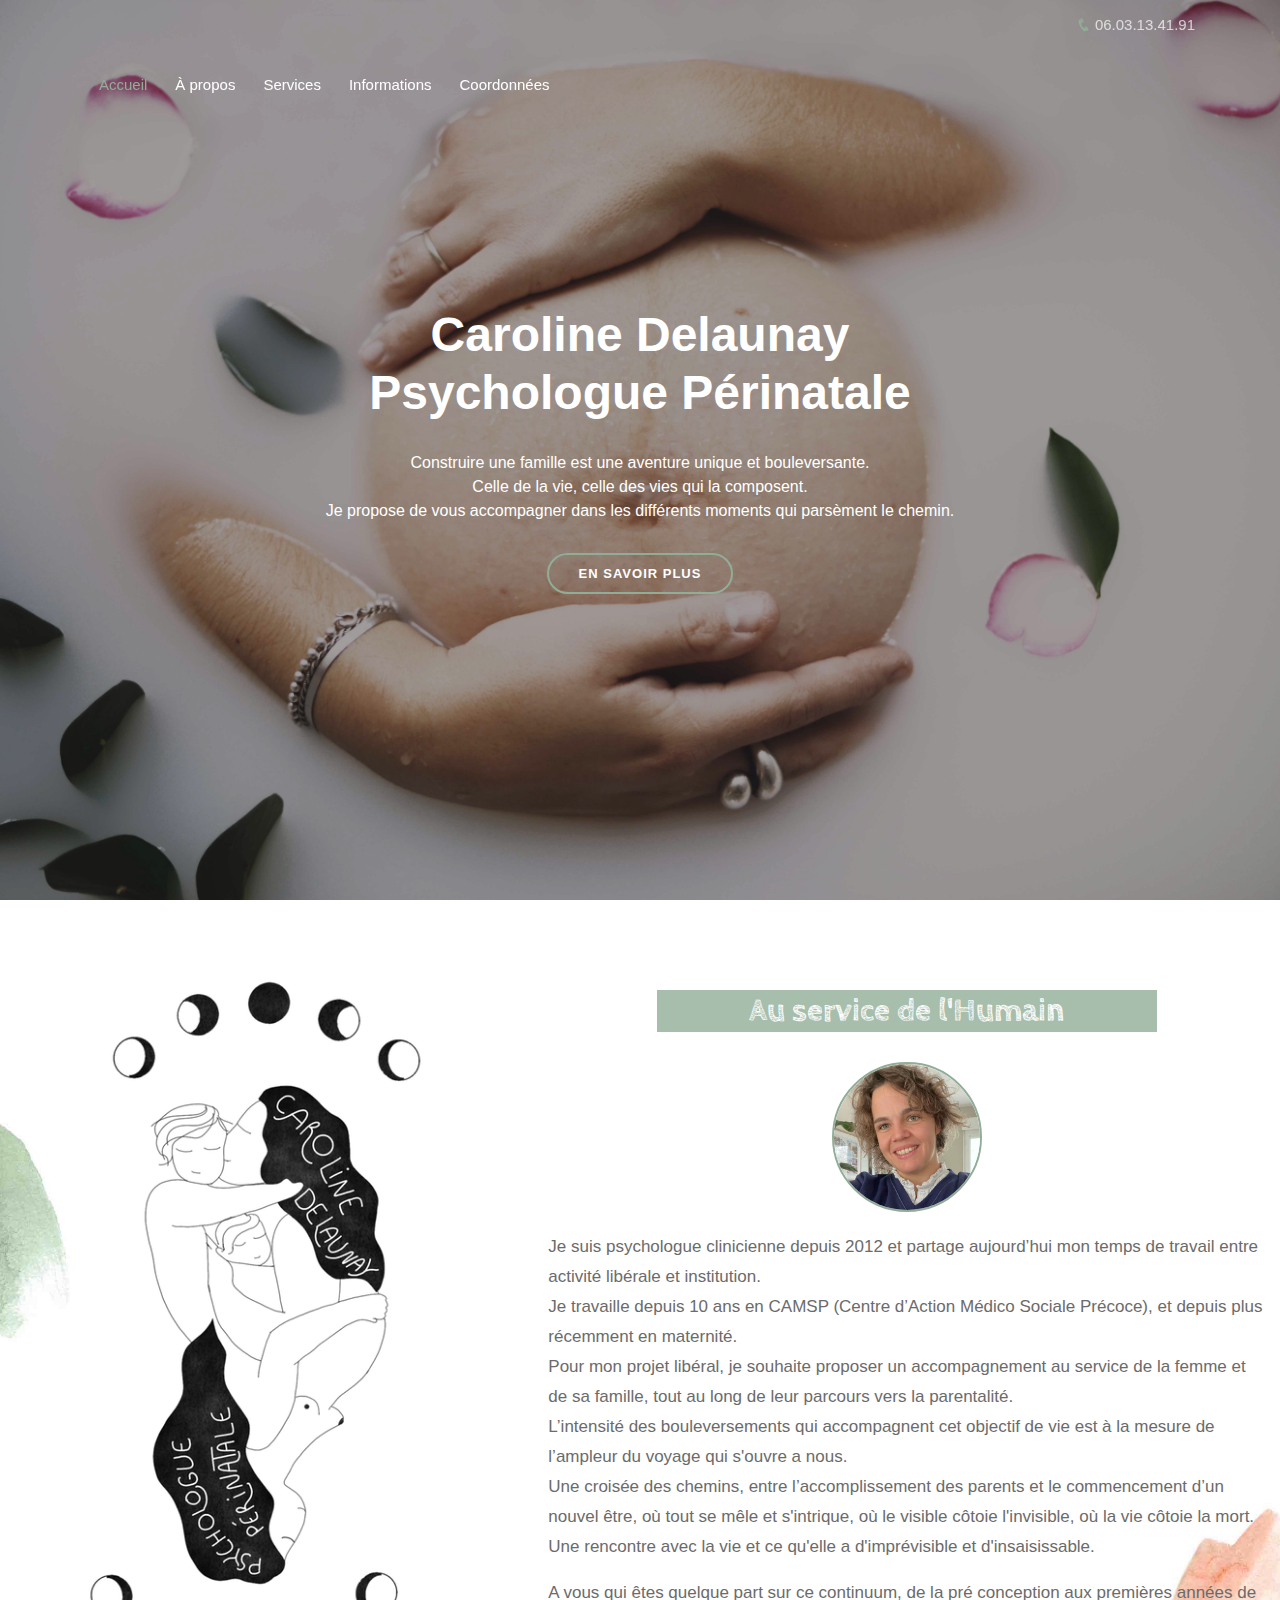
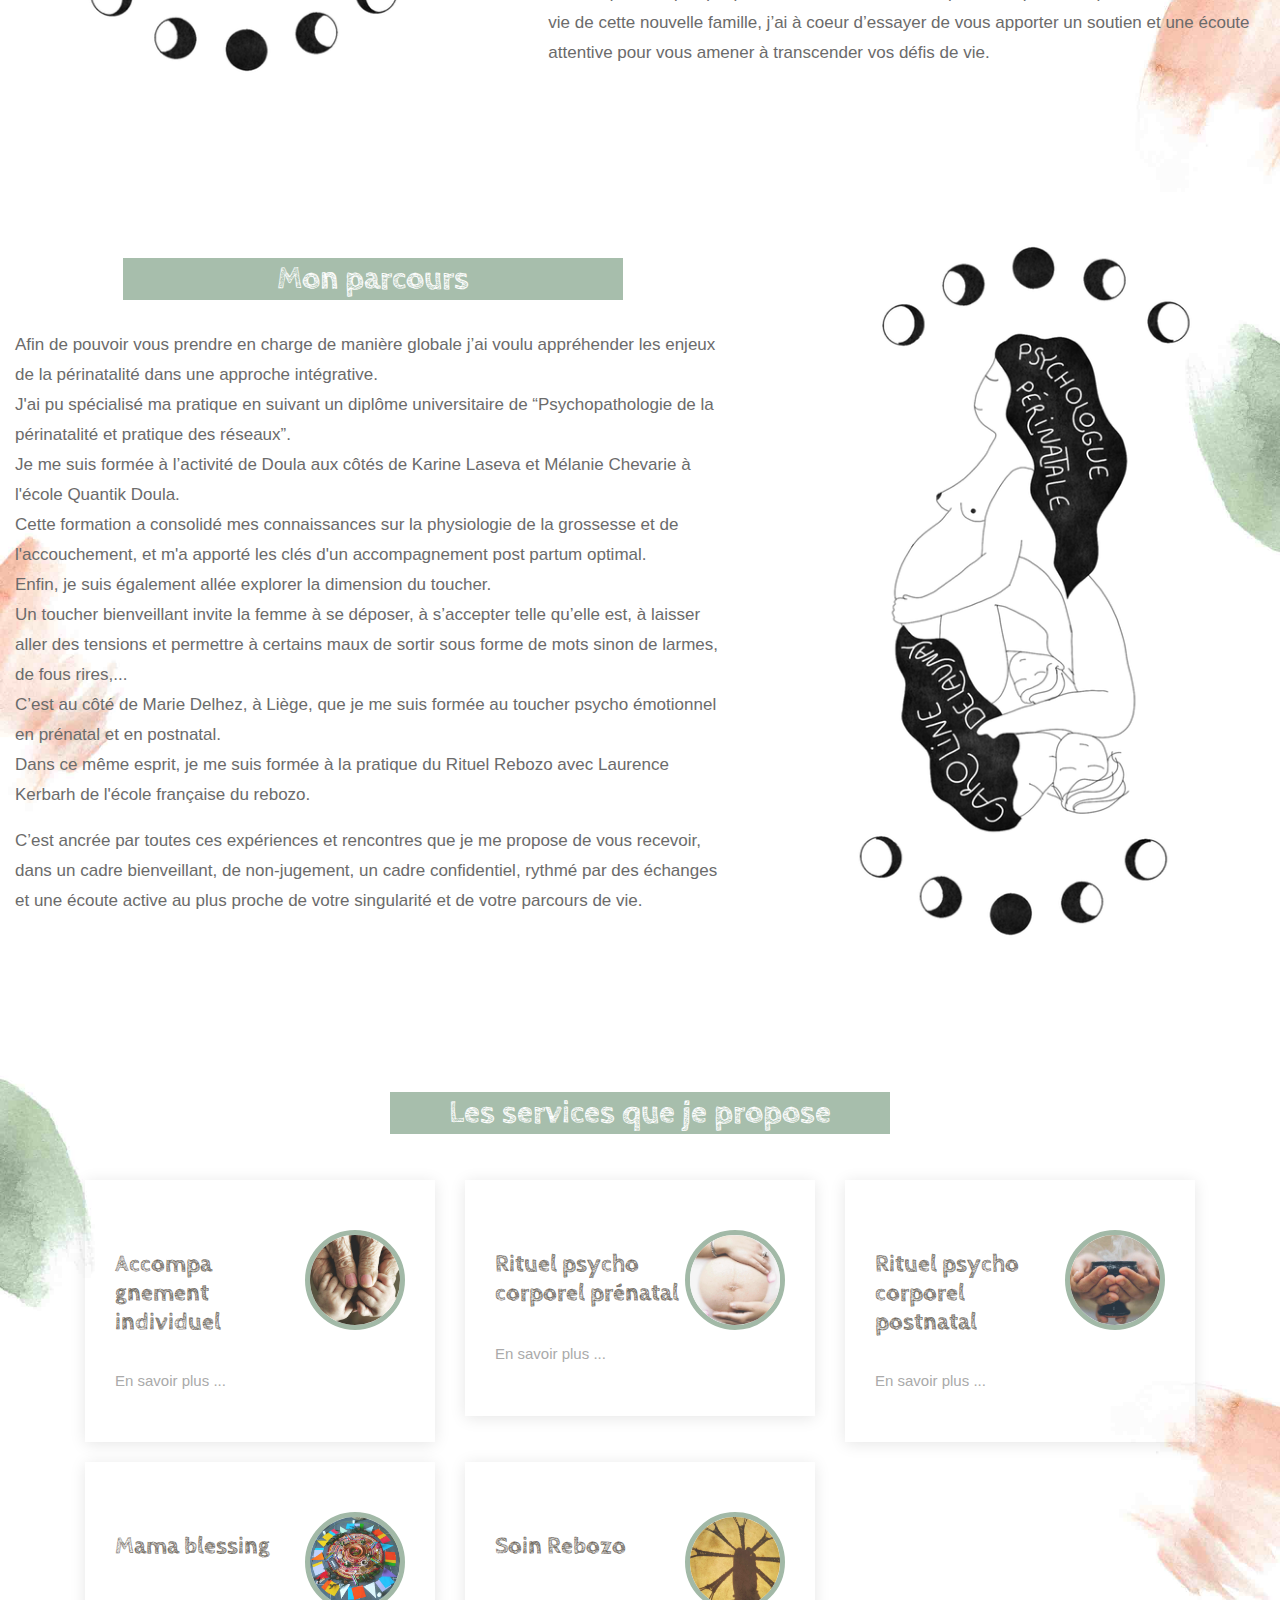
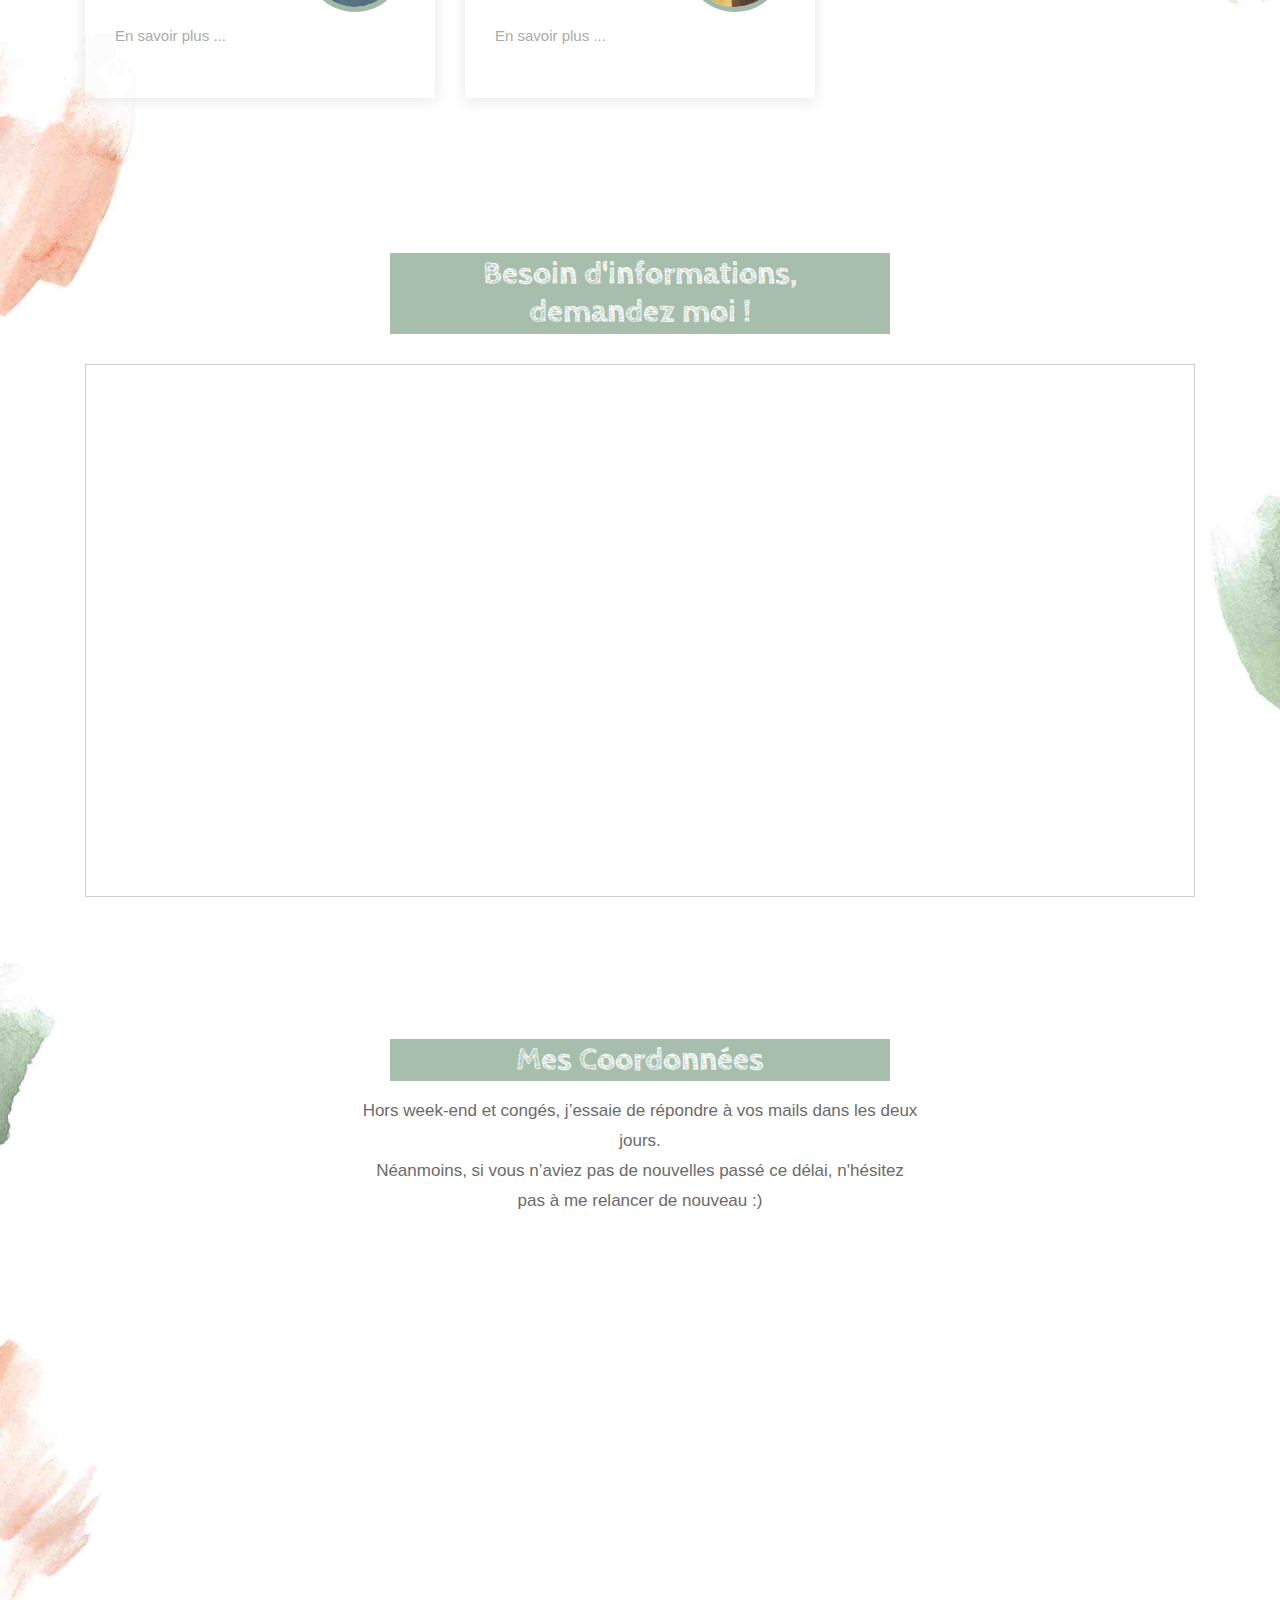
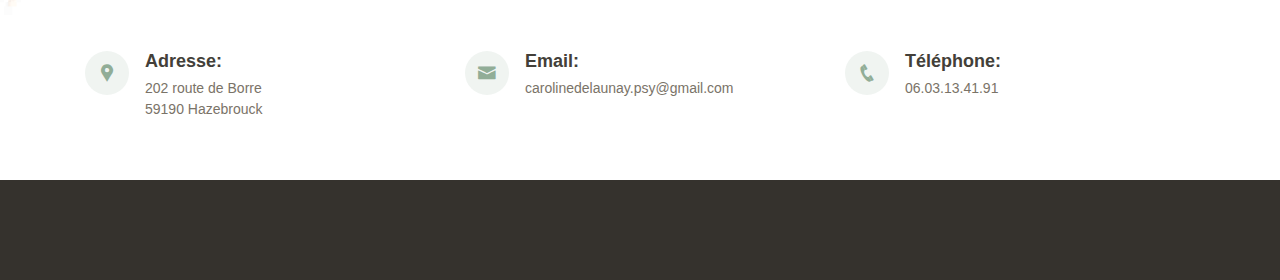
==== commit 470f6e0b: "added background back" ====
--- a/index.html
+++ b/index.html
@@ -112,7 +112,7 @@
              </div>
   </section><!-- End Hero -->
 
-  <main id="main"  style="background-image: url(assets/img/sitecarobackground-reduced.png);background-size: 100%;">
+  <main id="main"  style="background-image: url(assets/img/sitecarobackground-reduced.jpg);background-size: 100%;">
 
     <!-- ======= About Section ======= -->
     <section id="about" class="about">
@@ -404,7 +404,7 @@
                 <img src="assets/img/IMG-20220613-WA0019copy.jpg" class="service-img" />
               </div>
 
-              <div class="modal-body animate__animated animate__fadeIn" style="background-image: url(assets/img/sitecarobackground-reduced.png);background-size: 100%;">
+              <div class="modal-body animate__animated animate__fadeIn" style="background-image: url(assets/img/sitecarobackground-reduced.jpg);background-size: 100%;">
               <div class="text-content">
               <p>
 <p>
@@ -467,7 +467,7 @@
             <!--  <div class="service-container">
                 <img src="assets/img/DSC_7065-reduced.jpg" class="service-img" />
               </div> -->
-              <div class="modal-body animate__animated animate__fadeIn" style="background-image: url(assets/img/sitecarobackground-reduced.png);background-size: 100%;">
+              <div class="modal-body animate__animated animate__fadeIn" style="background-image: url(assets/img/sitecarobackground-reduced.jpg);background-size: 100%;">
 
                 <div class="text-content">
 
@@ -521,7 +521,7 @@
             <div class="service-container">
               <img src="assets/img/backgroud-mama-blessing.jpg" class="service-img" />
             </div>
-            <div class="modal-body animate__animated animate__fadeIn" style="background-image: url(assets/img/sitecarobackground-reduced.png);background-size: 100%;">
+            <div class="modal-body animate__animated animate__fadeIn" style="background-image: url(assets/img/sitecarobackground-reduced.jpg);background-size: 100%;">
 
         <div class="text-content">
               <p>
@@ -602,7 +602,7 @@
                 <h1 class="modal-title animate__animated animate__fadeIn">Rituels psycho corporels <span>postnatal</span></h1></div>
               </div>
               </div>
-              <div class="modal-body animate__animated animate__fadeIn" style="background-image: url(assets/img/sitecarobackground-reduced.png);background-size: 100%;">
+              <div class="modal-body animate__animated animate__fadeIn" style="background-image: url(assets/img/sitecarobackground-reduced.jpg);background-size: 100%;">
 
                 <div class="text-content">
 
